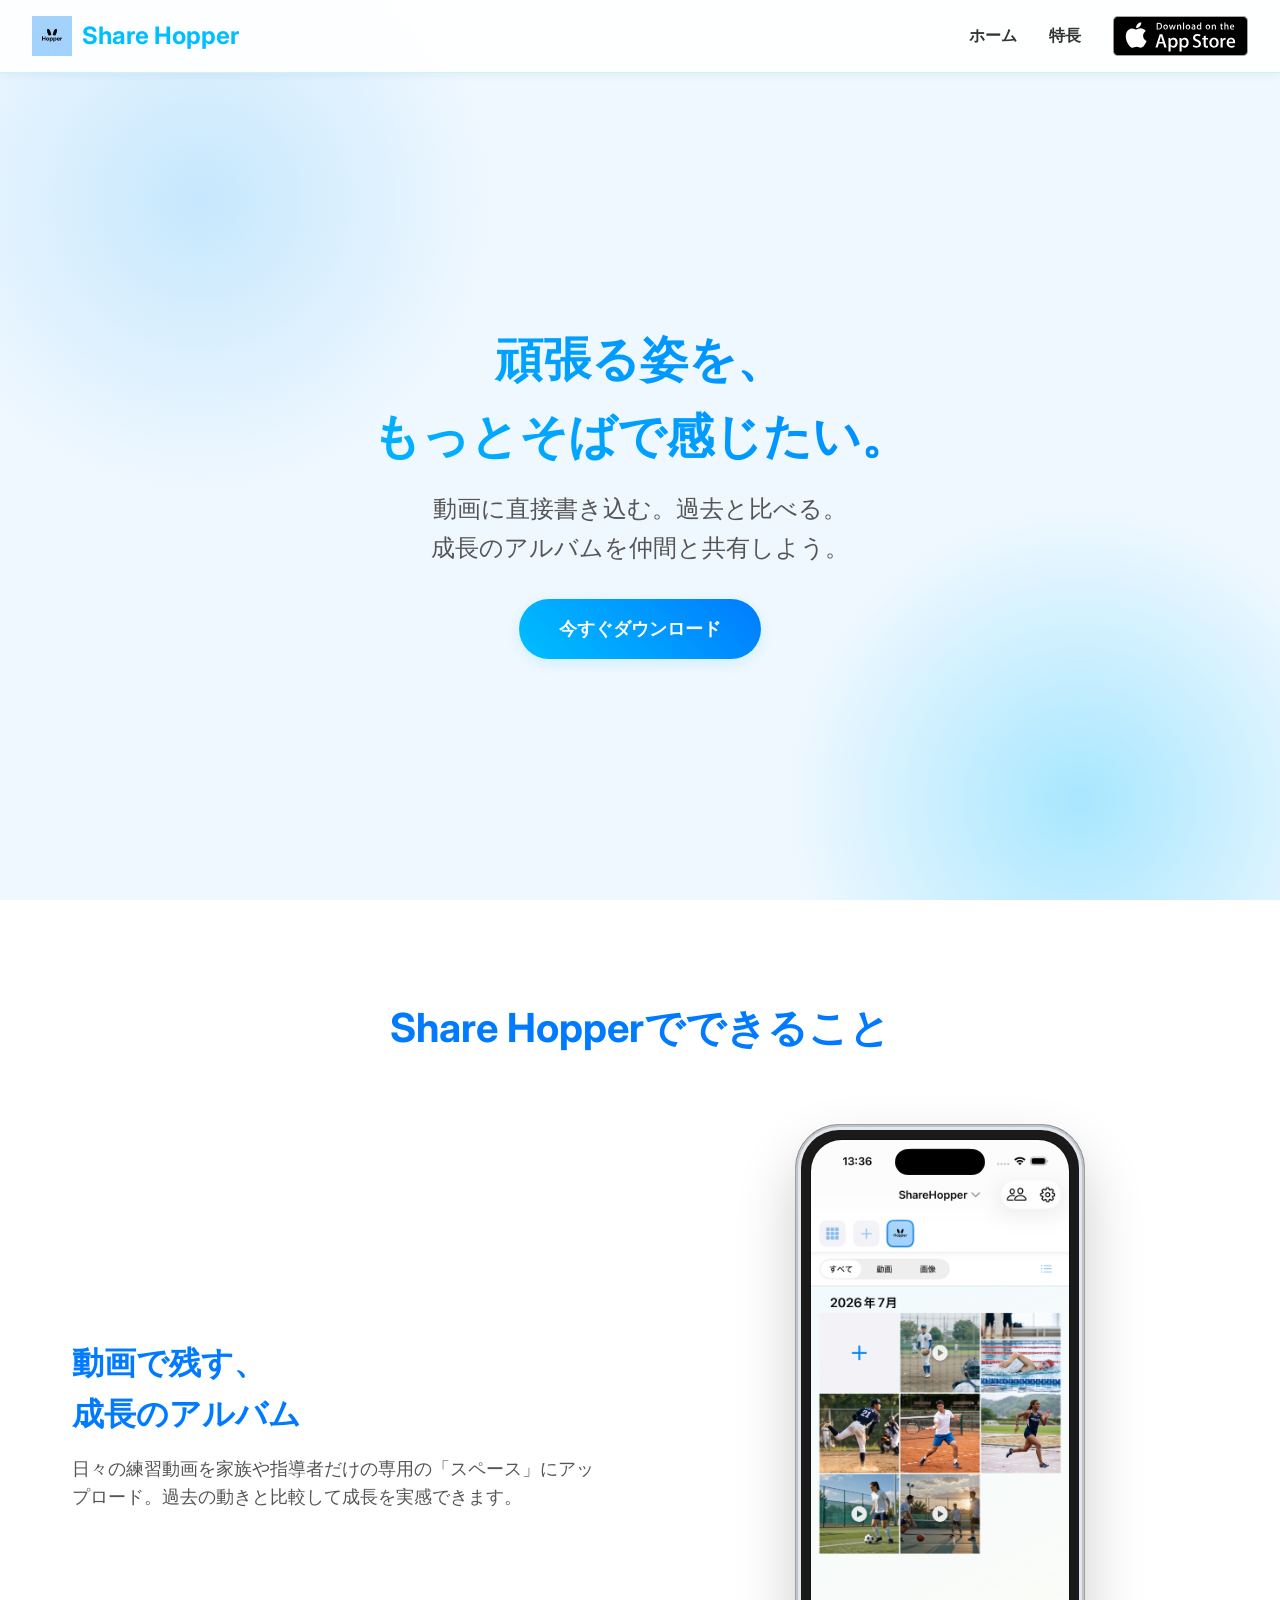
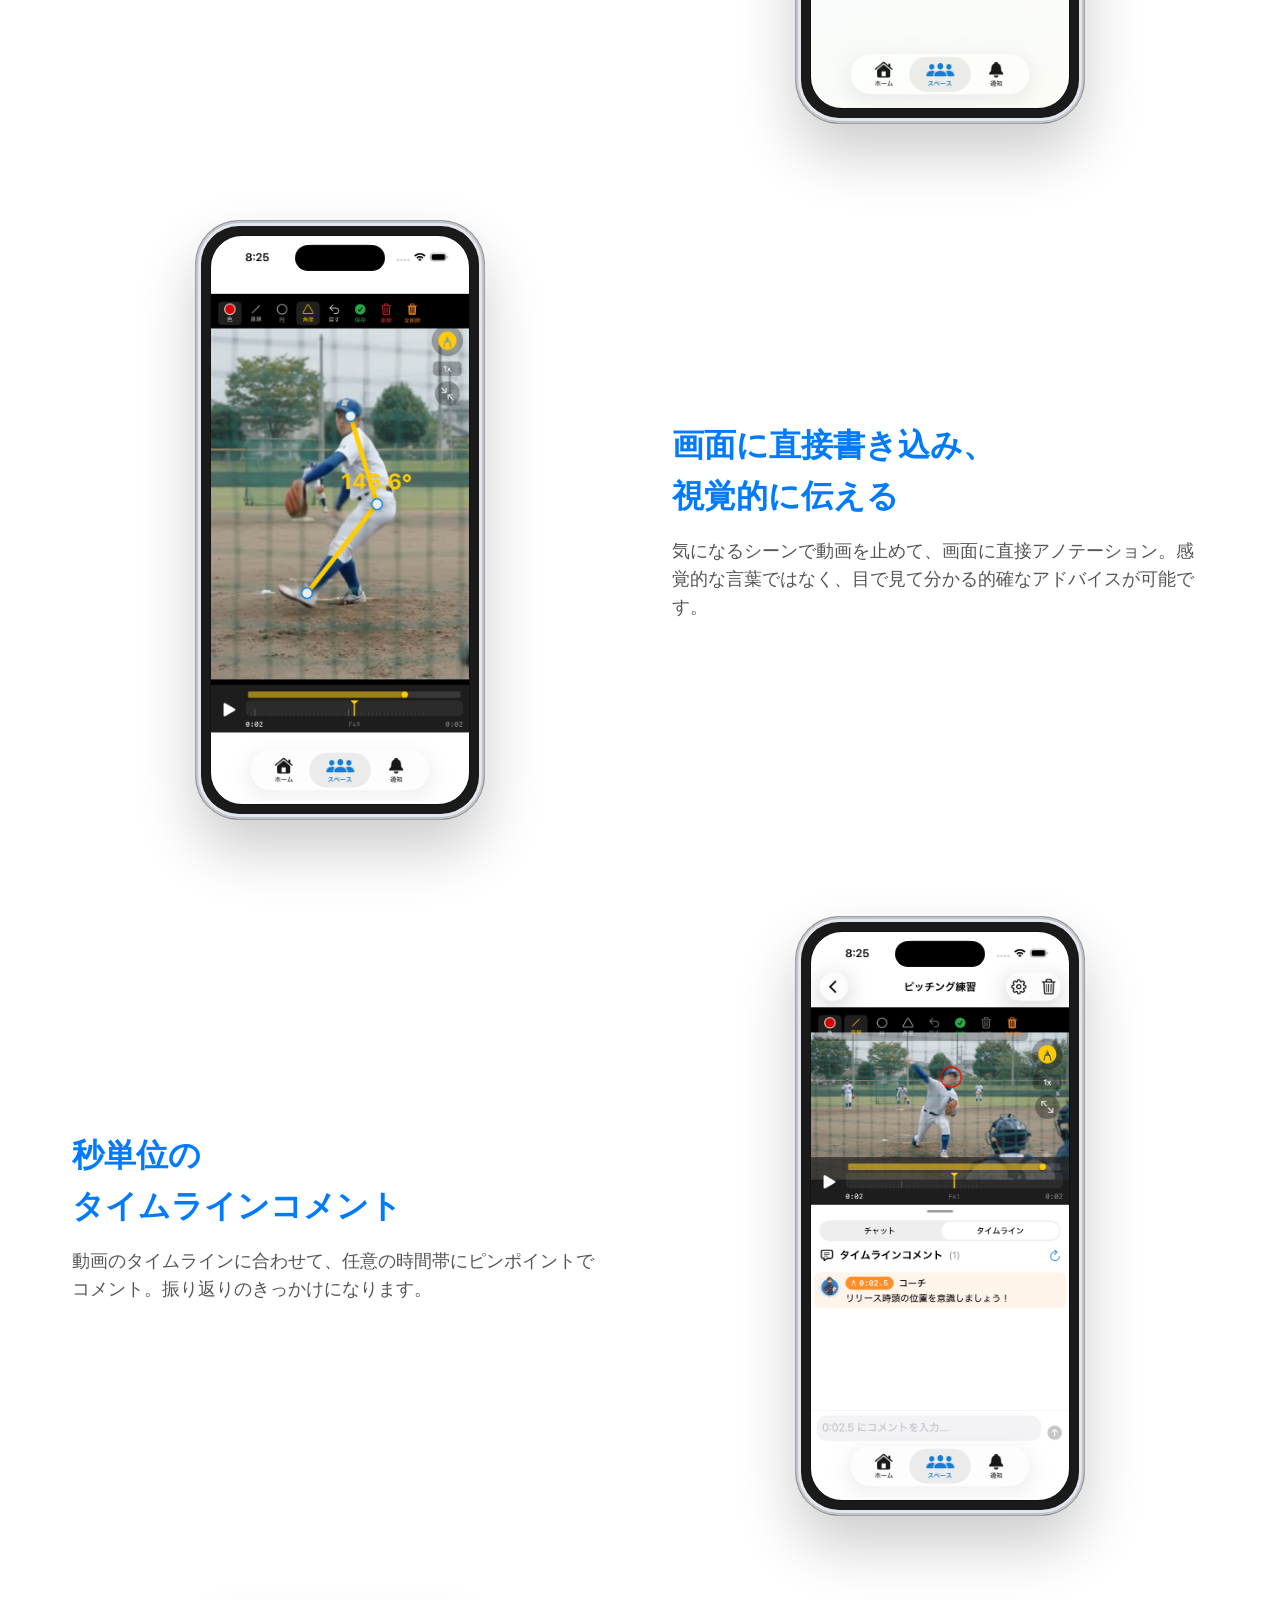
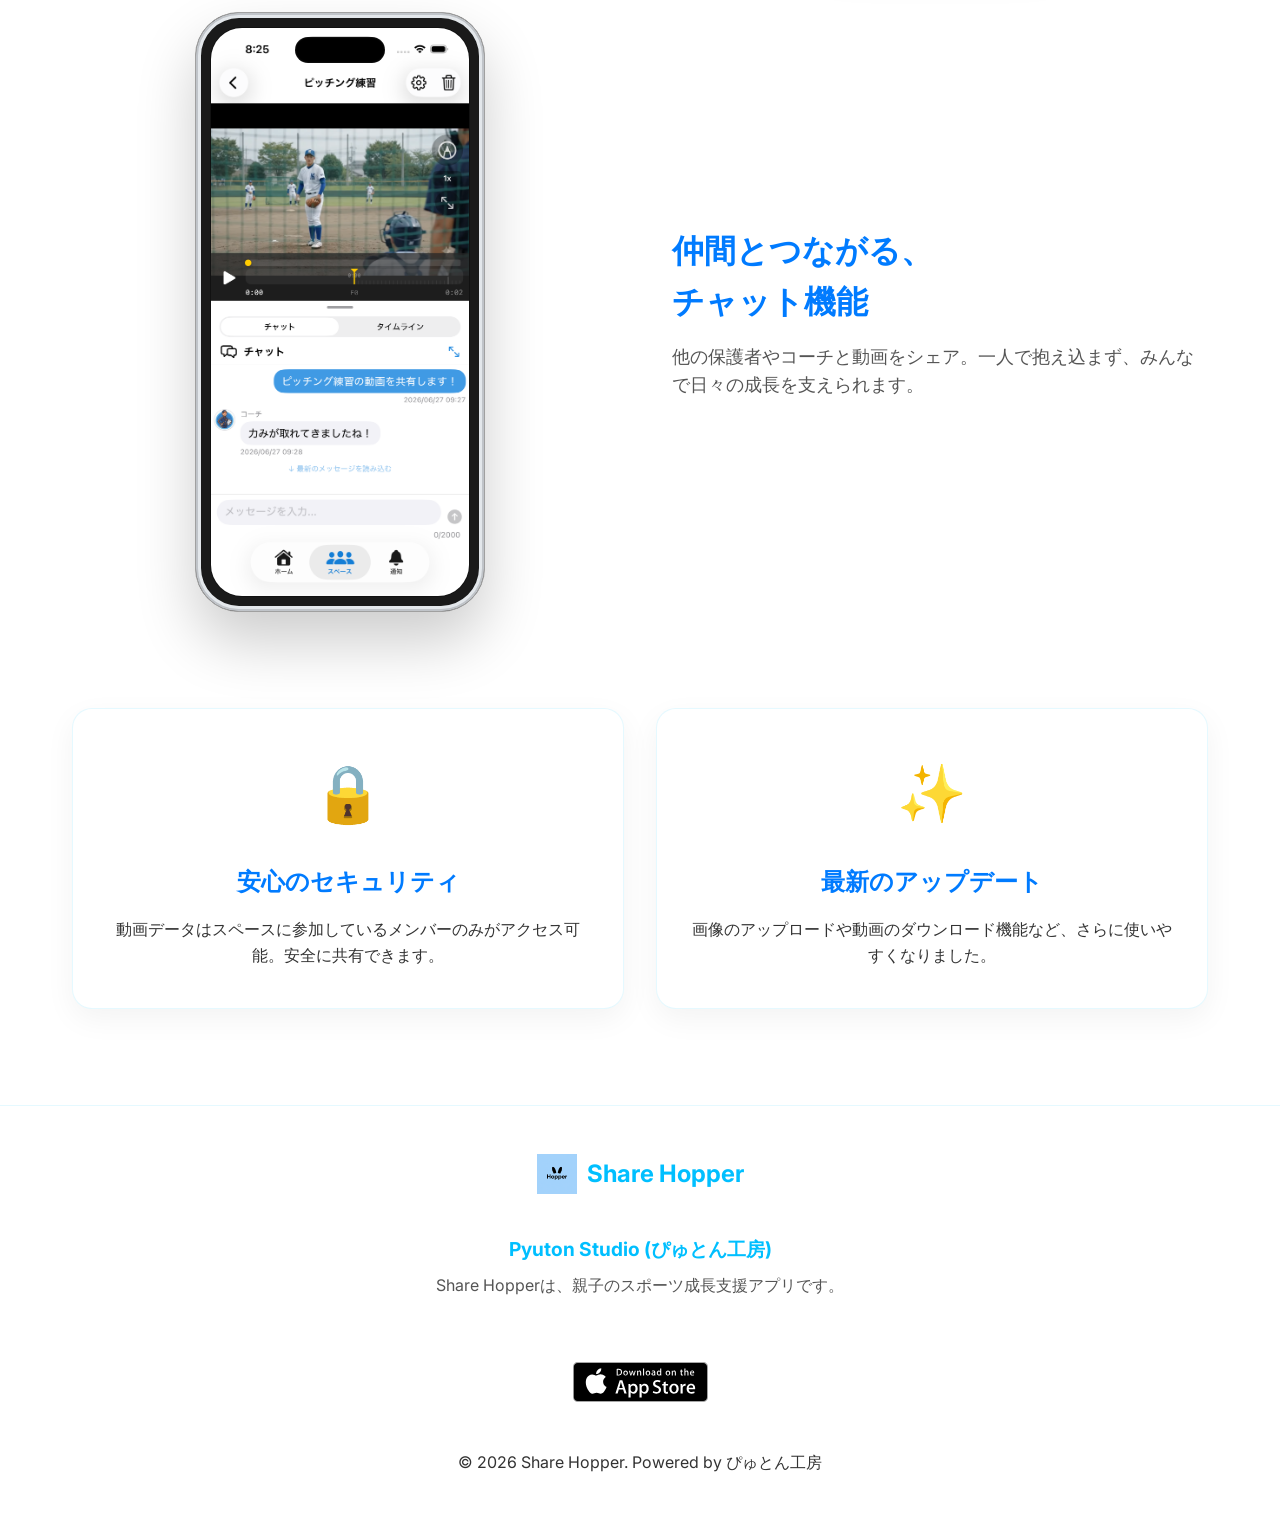
==== index.html @ b8bdc791 "Make title line break mobile-only" ====
<!DOCTYPE html>
<html lang="ja">

<head>
    <meta charset="UTF-8">
    <meta name="viewport" content="width=device-width, initial-scale=1.0">
    <title>スポーツ成長を支える - Share Hopper</title>
    <meta name="description" content="動画に直接書き込める機能とタイムラインコメントで、日々の成長を一緒に振り返る。親子のスポーツをもっと豊かにするアプリ。">
    <link href="https://fonts.googleapis.com/css2?family=Inter:wght@300;400;600;700&display=swap" rel="stylesheet">
    <link rel="stylesheet" href="styles.css">
    <link rel="icon" href="assets/logo.png" type="image/png">
</head>

<body>
    <header class="navbar">
        <div class="logo">
            <img src="assets/logo.png" alt="Share Hopper logo">
            <span>Share Hopper</span>
        </div>
        <nav>
            <ul>
                <li><a href="#home">ホーム</a></li>
                <li><a href="#features">特長</a></li>
                <li>
                    <a href="https://apps.apple.com/jp/app/id6762832513" target="_blank" rel="noopener" class="app-store-badge">
                        <img src="assets/appstore-badge.svg" alt="Download on the App Store">
                    </a>
                </li>
            </ul>
        </nav>
    </header>

    <section id="home" class="hero">
        <div class="hero-content">
            <h1 class="fade-in-up">頑張る姿を、<br>もっとそばで感じたい。</h1>
            <p class="fade-in-up delay-1">動画に直接書き込む。過去と比べる。<br>成長のアルバムを仲間と共有しよう。</p>
            <a href="https://apps.apple.com/jp/app/id6762832513" target="_blank" rel="noopener" class="btn fade-in-up delay-2">今すぐダウンロード</a>
        </div>
        <div class="hero-bg">
            <div class="gradient-sphere"></div>
            <div class="gradient-sphere secondary"></div>
        </div>
    </section>

    <section id="features" class="section features">
        <div class="container">
            <h2 class="section-title reveal">Share Hopperで<br class="sp-only">できること</h2>
            
            <div class="app-showcase">
                <!-- Screenshot 1 -->
                <div class="showcase-row reveal">
                    <div class="showcase-text">
                        <h3>動画で残す、<br>成長のアルバム</h3>
                        <p>日々の練習動画を家族や指導者だけの専用の「スペース」にアップロード。過去の動きと比較して成長を実感できます。</p>
                    </div>
                    <div class="showcase-image">
                        <div class="device-frame phone">
                            <img src="assets/screenshots/1_動画で残す、 成長のアルバム.png" alt="スペース機能">
                        </div>
                    </div>
                </div>

                <!-- Screenshot 2 -->
                <div class="showcase-row reveal">
                    <div class="showcase-text">
                        <h3>画面に直接書き込み、<br>視覚的に伝える</h3>
                        <p>気になるシーンで動画を止めて、画面に直接アノテーション。感覚的な言葉ではなく、目で見て分かる的確なアドバイスが可能です。</p>
                    </div>
                    <div class="showcase-image">
                        <div class="device-frame phone">
                            <img src="assets/screenshots/2_画面に直接書き込み、 視覚的に伝える.png" alt="画面に書き込み">
                        </div>
                    </div>
                </div>

                <!-- Screenshot 3 -->
                <div class="showcase-row reveal">
                    <div class="showcase-text">
                        <h3>秒単位の<br>タイムラインコメント</h3>
                        <p>動画のタイムラインに合わせて、任意の時間帯にピンポイントでコメント。振り返りのきっかけになります。</p>
                    </div>
                    <div class="showcase-image">
                        <div class="device-frame phone">
                            <img src="assets/screenshots/3_秒単位の タイムラインコメント.png" alt="タイムラインコメント">
                        </div>
                    </div>
                </div>

                <!-- Screenshot 4 -->
                <div class="showcase-row reveal">
                    <div class="showcase-text">
                        <h3>仲間とつながる、<br>チャット機能</h3>
                        <p>他の保護者やコーチと動画をシェア。一人で抱え込まず、みんなで日々の成長を支えられます。</p>
                    </div>
                    <div class="showcase-image">
                        <div class="device-frame phone">
                            <img src="assets/screenshots/4_仲間とつながる、 チャット機能.png" alt="チャット機能">
                        </div>
                    </div>
                </div>
            </div>

            <!-- Features Grid -->
            <div class="features-grid">
                <div class="feature-card reveal">
                    <div class="icon">🔒</div>
                    <h3>安心のセキュリティ</h3>
                    <p>動画データはスペースに参加しているメンバーのみがアクセス可能。安全に共有できます。</p>
                </div>
                <div class="feature-card reveal delay-1">
                    <div class="icon">✨</div>
                    <h3>最新のアップデート</h3>
                    <p>画像のアップロードや動画のダウンロード機能など、さらに使いやすくなりました。</p>
                </div>
            </div>
        </div>
    </section>

    <footer>
        <div class="container footer-content">
            <div class="footer-logo">
                <img src="assets/logo.png" alt="Share Hopper logo">
                <span>Share Hopper</span>
            </div>
            <div class="studio-info">
                <strong>Pyuton Studio (ぴゅとん工房)</strong>
                <p>Share Hopperは、親子のスポーツ成長支援アプリです。</p>
            </div>
            <div class="footer-badges" style="margin: 1.5rem 0;">
                <a href="https://apps.apple.com/jp/app/id6762832513" target="_blank" rel="noopener" class="app-store-badge">
                    <img src="assets/appstore-badge.svg" alt="Download on the App Store">
                </a>
            </div>
            <p>&copy; 2026 Share Hopper. Powered by ぴゅとん工房</p>
        </div>
    </footer>

    <script src="app.js"></script>
</body>

</html>
---- styles.css ----
:root {
    --bg-color: #f0f8ff; /* AliceBlue */
    --text-color: #333333;
    --primary-color: #00bfff; /* DeepSkyBlue */
    --secondary-color: #87cefa; /* LightSkyBlue */
    --accent-color: #007bff;
    --card-bg: #ffffff;
    --nav-bg: rgba(255, 255, 255, 0.9);
    --shadow-color: rgba(0, 191, 255, 0.15);
}

* {
    margin: 0;
    padding: 0;
    box-sizing: border-box;
}

body {
    font-family: 'Inter', -apple-system, BlinkMacSystemFont, "Segoe UI", Roboto, Helvetica, Arial, sans-serif;
    background-color: var(--bg-color);
    color: var(--text-color);
    line-height: 1.6;
    overflow-x: hidden;
}

.container {
    max-width: 1200px;
    margin: 0 auto;
    padding: 0 2rem;
}

/* Navbar */
.navbar {
    position: fixed;
    top: 0;
    width: 100%;
    display: flex;
    justify-content: space-between;
    align-items: center;
    padding: 1rem 2rem;
    background: var(--nav-bg);
    backdrop-filter: blur(10px);
    z-index: 1000;
    border-bottom: 1px solid rgba(0, 191, 255, 0.2);
    box-shadow: 0 2px 10px rgba(0,0,0,0.05);
}

.logo {
    display: flex;
    align-items: center;
    gap: 10px;
    font-size: clamp(1.1rem, 4vw, 1.5rem);
    font-weight: 700;
    color: var(--primary-color);
    white-space: nowrap;
}

.logo img {
    height: 40px;
    width: auto;
}

nav ul {
    list-style: none;
    display: flex;
    gap: 2rem;
    align-items: center;
}

nav a {
    text-decoration: none;
    color: var(--text-color);
    font-weight: 600;
    transition: color 0.3s;
}

nav a:hover {
    color: var(--primary-color);
}

/* Hero Section */
.hero {
    min-height: 100vh;
    display: flex;
    align-items: center;
    justify-content: center;
    position: relative;
    text-align: center;
    overflow: hidden;
    padding-top: 80px;
}

.hero-content {
    z-index: 10;
    width: 100%;
    max-width: 900px;
    padding: 0 1rem;
}

.hero h1 {
    font-size: clamp(1.2rem, 4.5vw, 3rem);
    white-space: nowrap;
    color: var(--accent-color);
    margin-bottom: 1rem;
    background: -webkit-linear-gradient(45deg, var(--primary-color), var(--accent-color));
    -webkit-background-clip: text;
    -webkit-text-fill-color: transparent;
}

.hero p {
    font-size: 1.5rem;
    margin-bottom: 2rem;
    color: #555;
}

.btn {
    display: inline-block;
    padding: 1rem 2.5rem;
    background: linear-gradient(45deg, var(--primary-color), var(--accent-color));
    color: #fff;
    text-decoration: none;
    border-radius: 40px;
    font-weight: 700;
    font-size: 1.1rem;
    transition: transform 0.3s, box-shadow 0.3s;
    box-shadow: 0 4px 15px var(--shadow-color);
}

.btn:hover {
    transform: translateY(-3px);
    box-shadow: 0 10px 25px rgba(0, 123, 255, 0.4);
}

/* Background Gradients */
.hero-bg {
    position: absolute;
    top: 0;
    left: 0;
    width: 100%;
    height: 100%;
    z-index: 1;
}

.gradient-sphere {
    position: absolute;
    width: 600px;
    height: 600px;
    background: radial-gradient(circle, rgba(135, 206, 250, 0.4) 0%, rgba(240, 248, 255, 0) 70%);
    top: -100px;
    left: -100px;
    border-radius: 50%;
}

.gradient-sphere.secondary {
    background: radial-gradient(circle, rgba(0, 191, 255, 0.3) 0%, rgba(240, 248, 255, 0) 70%);
    bottom: -200px;
    right: -100px;
    top: auto;
    left: auto;
}

/* Sections */
.section {
    padding: 6rem 0;
    position: relative;
    background: #fff;
}

.section:nth-child(even) {
    background: var(--bg-color);
}

.section-title {
    text-align: center;
    font-size: 2.5rem;
    margin-bottom: 3rem;
    color: var(--accent-color);
}

/* About Section */
.about-content {
    display: flex;
    justify-content: center;
    text-align: center;
}

.about-text p {
    font-size: 1.2rem;
    max-width: 800px;
    margin: 0 auto 1.5rem;
}

.about-text strong {
    color: var(--primary-color);
    font-size: 1.4rem;
}

.benefits-grid {
    display: grid;
    grid-template-columns: repeat(auto-fit, minmax(250px, 1fr));
    gap: 2rem;
    margin-top: 3rem;
    text-align: left;
}

.benefit-item {
    background: var(--bg-color);
    padding: 2rem;
    border-radius: 16px;
    border-left: 4px solid var(--primary-color);
    box-shadow: 0 4px 15px rgba(0,0,0,0.02);
}

.benefit-item h4 {
    color: var(--accent-color);
    margin-bottom: 0.8rem;
    font-size: 1.2rem;
}

/* Features Grid */
.features-grid {
    display: grid;
    grid-template-columns: repeat(auto-fit, minmax(300px, 1fr));
    gap: 2rem;
    margin-top: 6rem;
}

.feature-card {
    background: var(--card-bg);
    border: 1px solid rgba(0, 191, 255, 0.1);
    border-radius: 20px;
    padding: 2.5rem 2rem;
    text-align: center;
    transition: transform 0.3s, box-shadow 0.3s;
    box-shadow: 0 10px 30px rgba(0,0,0,0.05);
}

.feature-card:hover {
    transform: translateY(-10px);
    box-shadow: 0 15px 40px var(--shadow-color);
}

.feature-card .icon {
    font-size: 3.5rem;
    margin-bottom: 1.5rem;
    color: var(--primary-color);
}

.feature-card h3 {
    color: var(--accent-color);
    margin-bottom: 1rem;
    font-size: 1.5rem;
}

/* App Screenshots Section */
.app-showcase {
    display: flex;
    flex-direction: column;
    gap: 6rem;
    margin-top: 4rem;
}

.showcase-row {
    display: flex;
    align-items: center;
    gap: 4rem;
}

.showcase-row:nth-child(even) {
    flex-direction: row-reverse;
}

.showcase-text {
    flex: 1;
}

.showcase-text h3 {
    font-size: 2rem;
    color: var(--accent-color);
    margin-bottom: 1rem;
}

.showcase-text p {
    font-size: 1.1rem;
    color: #555;
}

.showcase-image {
    flex: 1;
    display: flex;
    justify-content: center;
}

/* Smartphone & Tablet CSS Frames */
.device-frame {
    position: relative;
    box-shadow: 0 30px 60px rgba(0, 0, 0, 0.2), inset 0 0 0 2px #c0c4c9, inset 0 0 0 5px #e3e7eb;
    background: #1a1a1a; /* Black bezel */
    border-radius: 44px;
    padding: 14px;
    margin: 0 auto;
    border: 1px solid #a0a0a0;
}

.device-frame.tablet {
    width: 100%;
    max-width: 640px;
    border-radius: 28px;
    padding: 20px;
}

.device-frame.phone {
    width: 290px;
    height: 600px;
}

/* Camera / Notch */
.device-frame::after {
    content: '';
    position: absolute;
    background: #000;
    z-index: 10;
}

/* Phone Dynamic Island */
.device-frame.phone::after {
    top: 24px;
    left: 50%;
    transform: translateX(-50%);
    width: 90px;
    height: 26px;
    border-radius: 13px;
    box-shadow: inset 0 0 2px rgba(255,255,255,0.2);
}

/* Tablet Camera Dot (Landscape mode usually has it on the side or top) */
.device-frame.tablet::after {
    top: 50%;
    left: 8px;
    transform: translateY(-50%);
    width: 8px;
    height: 8px;
    border-radius: 50%;
    box-shadow: inset 0 0 2px rgba(255,255,255,0.4);
}

.device-frame img {
    width: 100%;
    height: 100%;
    object-fit: cover;
    display: block;
    background: #fff;
    position: relative;
    z-index: 5;
    border: 1px solid #111;
}

.device-frame.phone img {
    border-radius: 32px;
}

.device-frame.tablet img {
    border-radius: 12px;
}

/* Footer */
footer {
    background: #fff;
    border-top: 1px solid rgba(0, 191, 255, 0.1);
    padding: 3rem 0;
    text-align: center;
}

.footer-content {
    display: flex;
    flex-direction: column;
    align-items: center;
    gap: 1.5rem;
}

.footer-logo {
    display: flex;
    align-items: center;
    gap: 10px;
    font-size: 1.5rem;
    font-weight: 700;
    color: var(--primary-color);
}

.footer-logo img {
    height: 40px;
}

.studio-info {
    text-align: center;
    color: #555;
    margin: 1rem 0;
}

.studio-info strong {
    color: var(--primary-color);
    display: block;
    margin-bottom: 0.5rem;
    font-size: 1.2rem;
}

.social-links a {
    color: var(--accent-color);
    text-decoration: none;
    margin: 0 10px;
    font-weight: 600;
    transition: color 0.3s;
}

.social-links a:hover {
    color: var(--primary-color);
}

/* Animations */
.fade-in-up {
    opacity: 0;
    transform: translateY(30px);
    animation: fadeInUp 1s ease forwards;
}

.delay-1 { animation-delay: 0.2s; }
.delay-2 { animation-delay: 0.4s; }

@keyframes fadeInUp {
    to {
        opacity: 1;
        transform: translateY(0);
    }
}

.reveal {
    opacity: 0;
    transform: translateY(50px);
    transition: all 0.8s ease;
}

.reveal.active {
    opacity: 1;
    transform: translateY(0);
}

/* Badge */
.badge {
    display: inline-block;
    background-color: #e1e8ed;
    color: #555;
    font-size: 0.8rem;
    padding: 0.2rem 0.6rem;
    border-radius: 12px;
    vertical-align: middle;
    margin-left: 8px;
    font-weight: 600;
}

/* App Store Badge */
.app-store-badge {
    display: inline-block;
    transition: opacity 0.3s;
}
.app-store-badge:hover {
    opacity: 0.8;
}
.app-store-badge img {
    height: 40px;
    width: auto;
    vertical-align: middle;
}

/* Utilities */
.sp-only {
    display: none;
}

/* Responsive */
@media (max-width: 900px) {
    .showcase-row, .showcase-row:nth-child(even) {
        flex-direction: column;
        text-align: center;
        gap: 2rem;
    }
}

@media (max-width: 768px) {
    .hero h1 { 
        font-size: clamp(1.8rem, 7vw, 2.5rem);
        white-space: normal;
        word-break: keep-all;
        line-height: 1.4;
    }
    .hero p { font-size: 1.1rem; }
    nav ul li:not(:last-child) { display: none; }
    .sp-only { display: initial; }
}
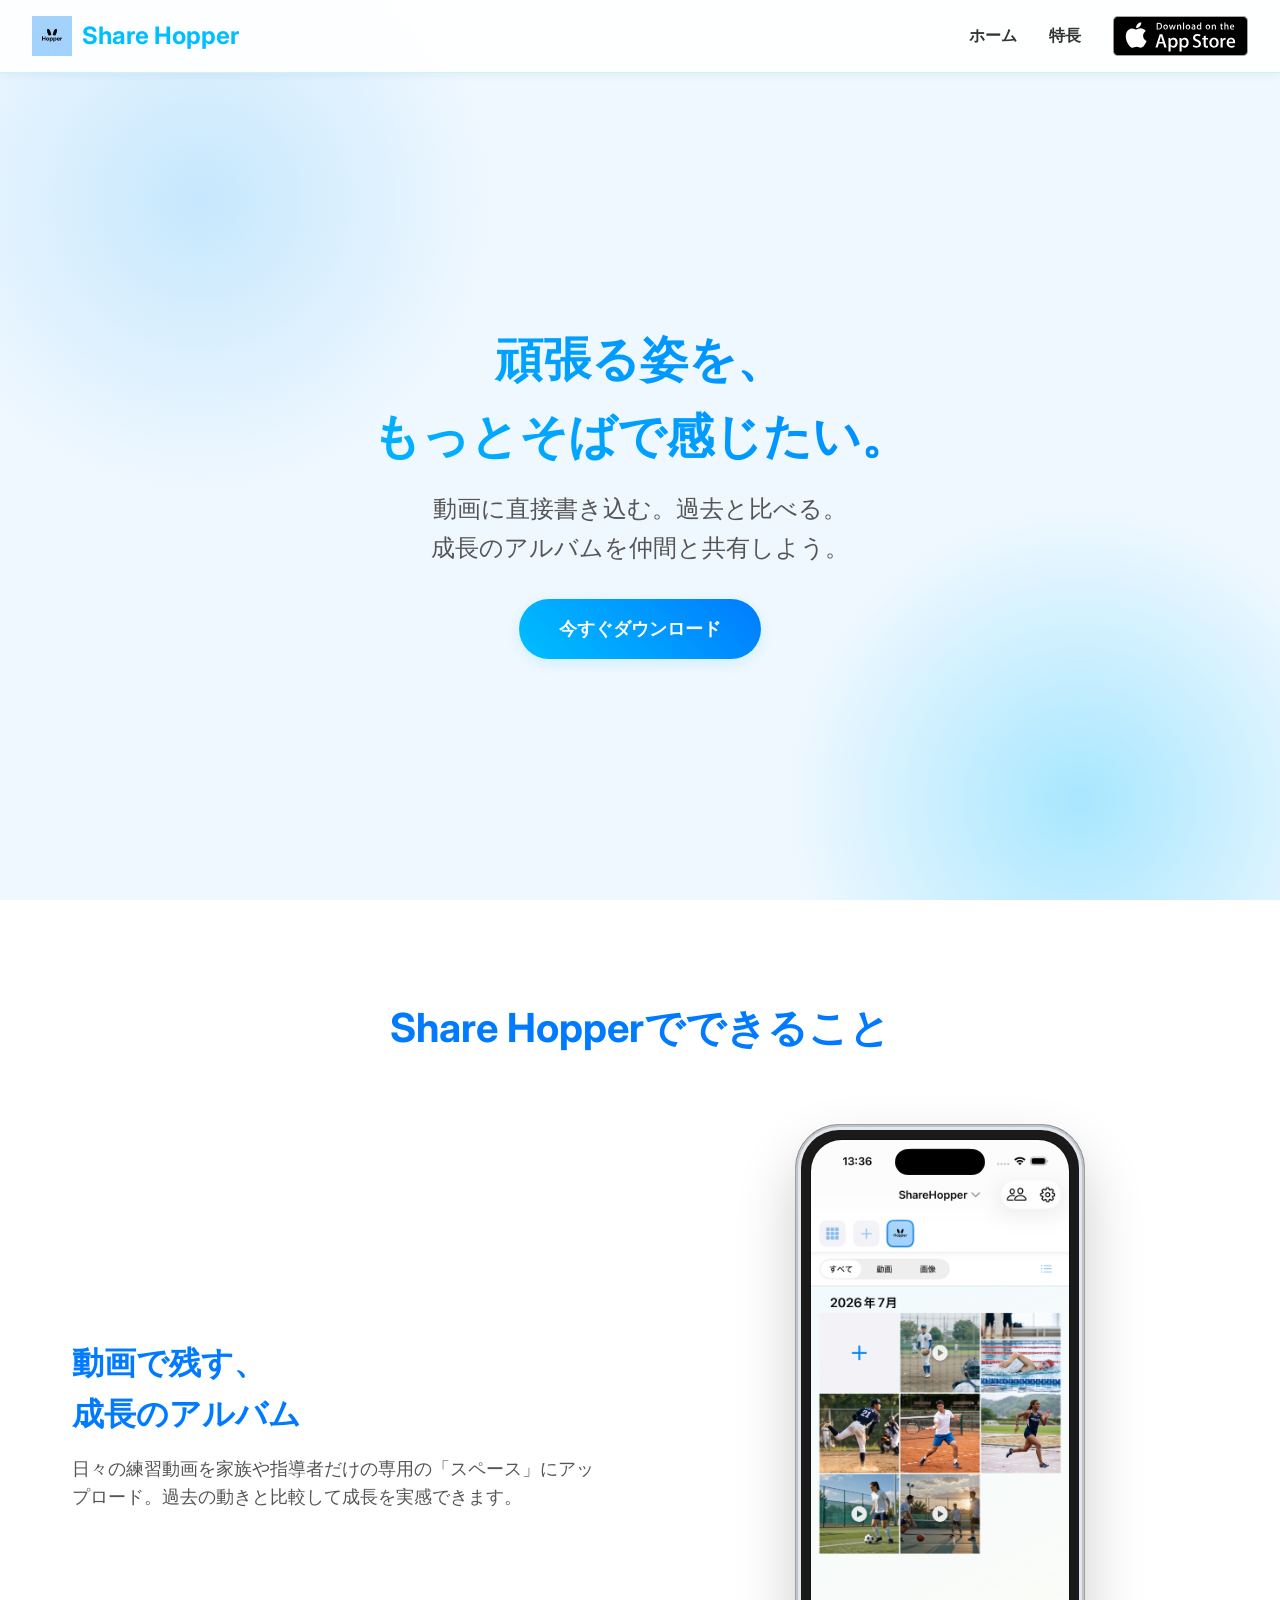
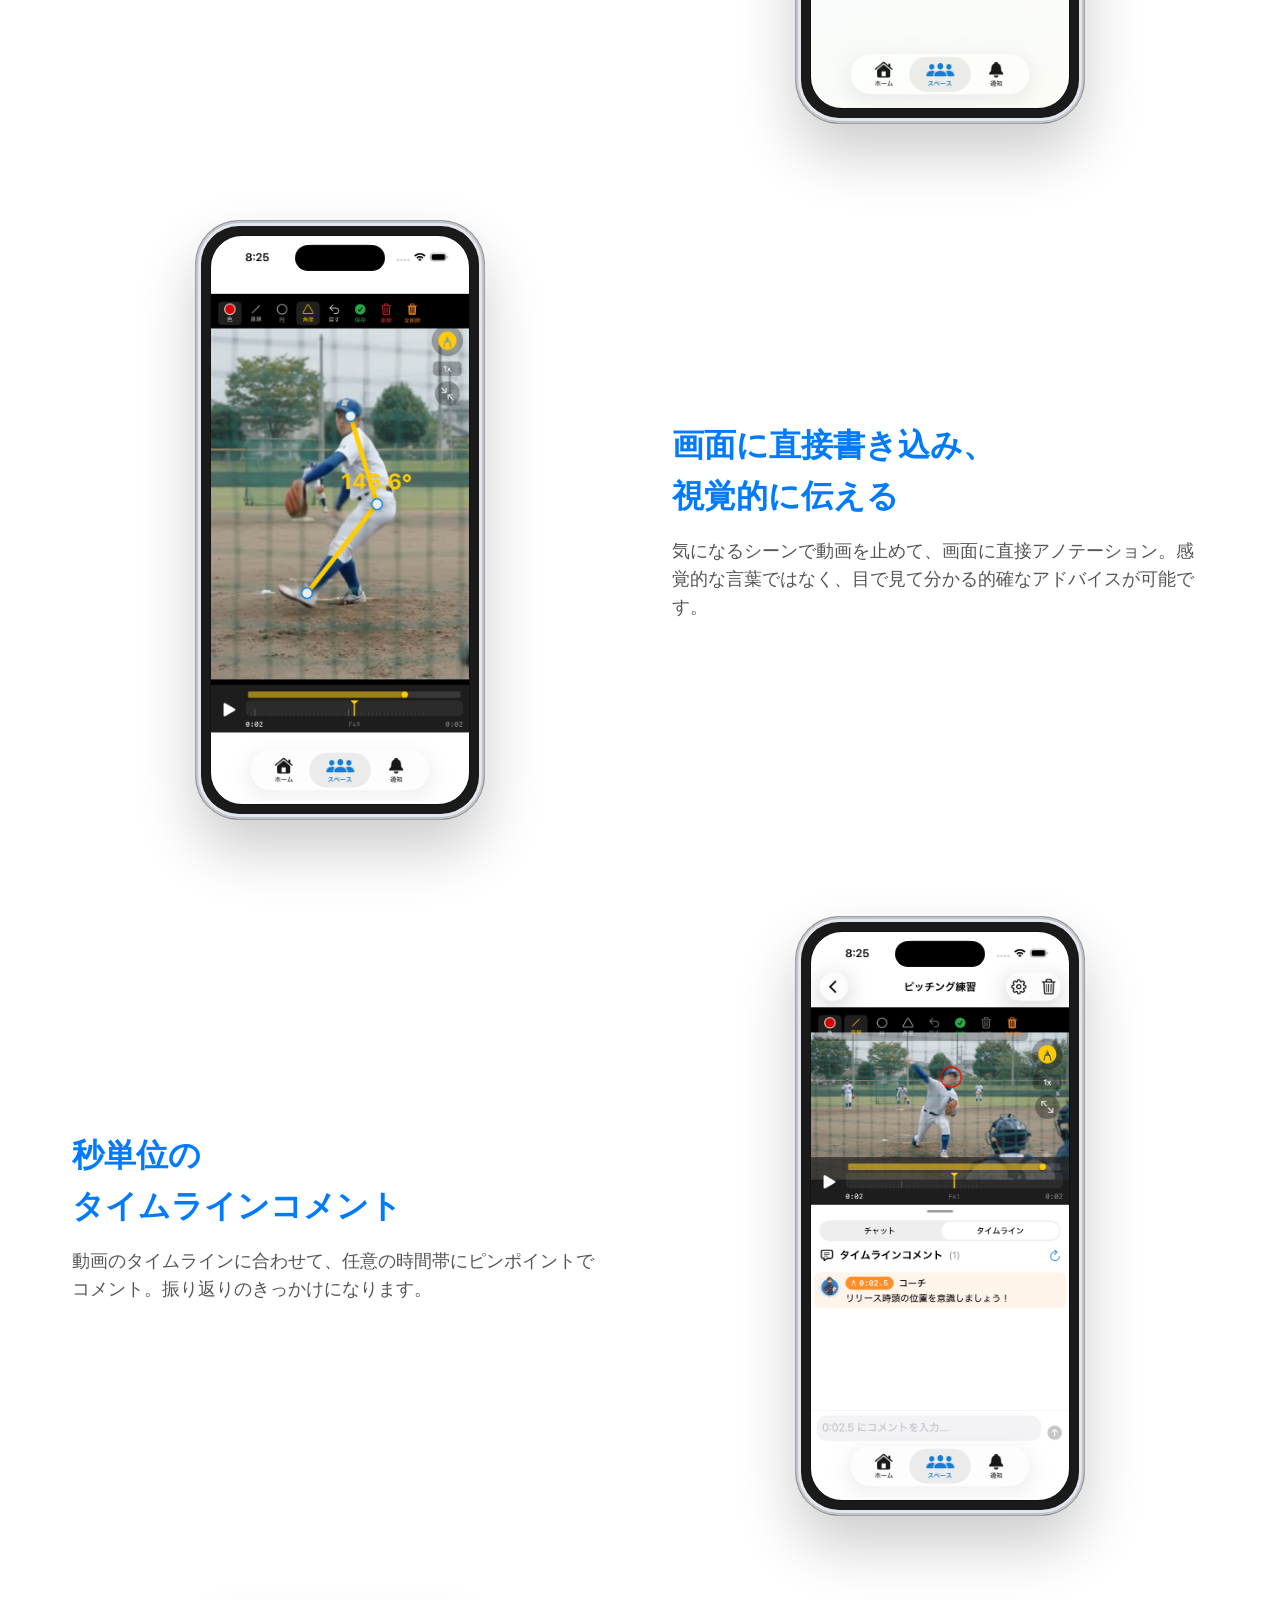
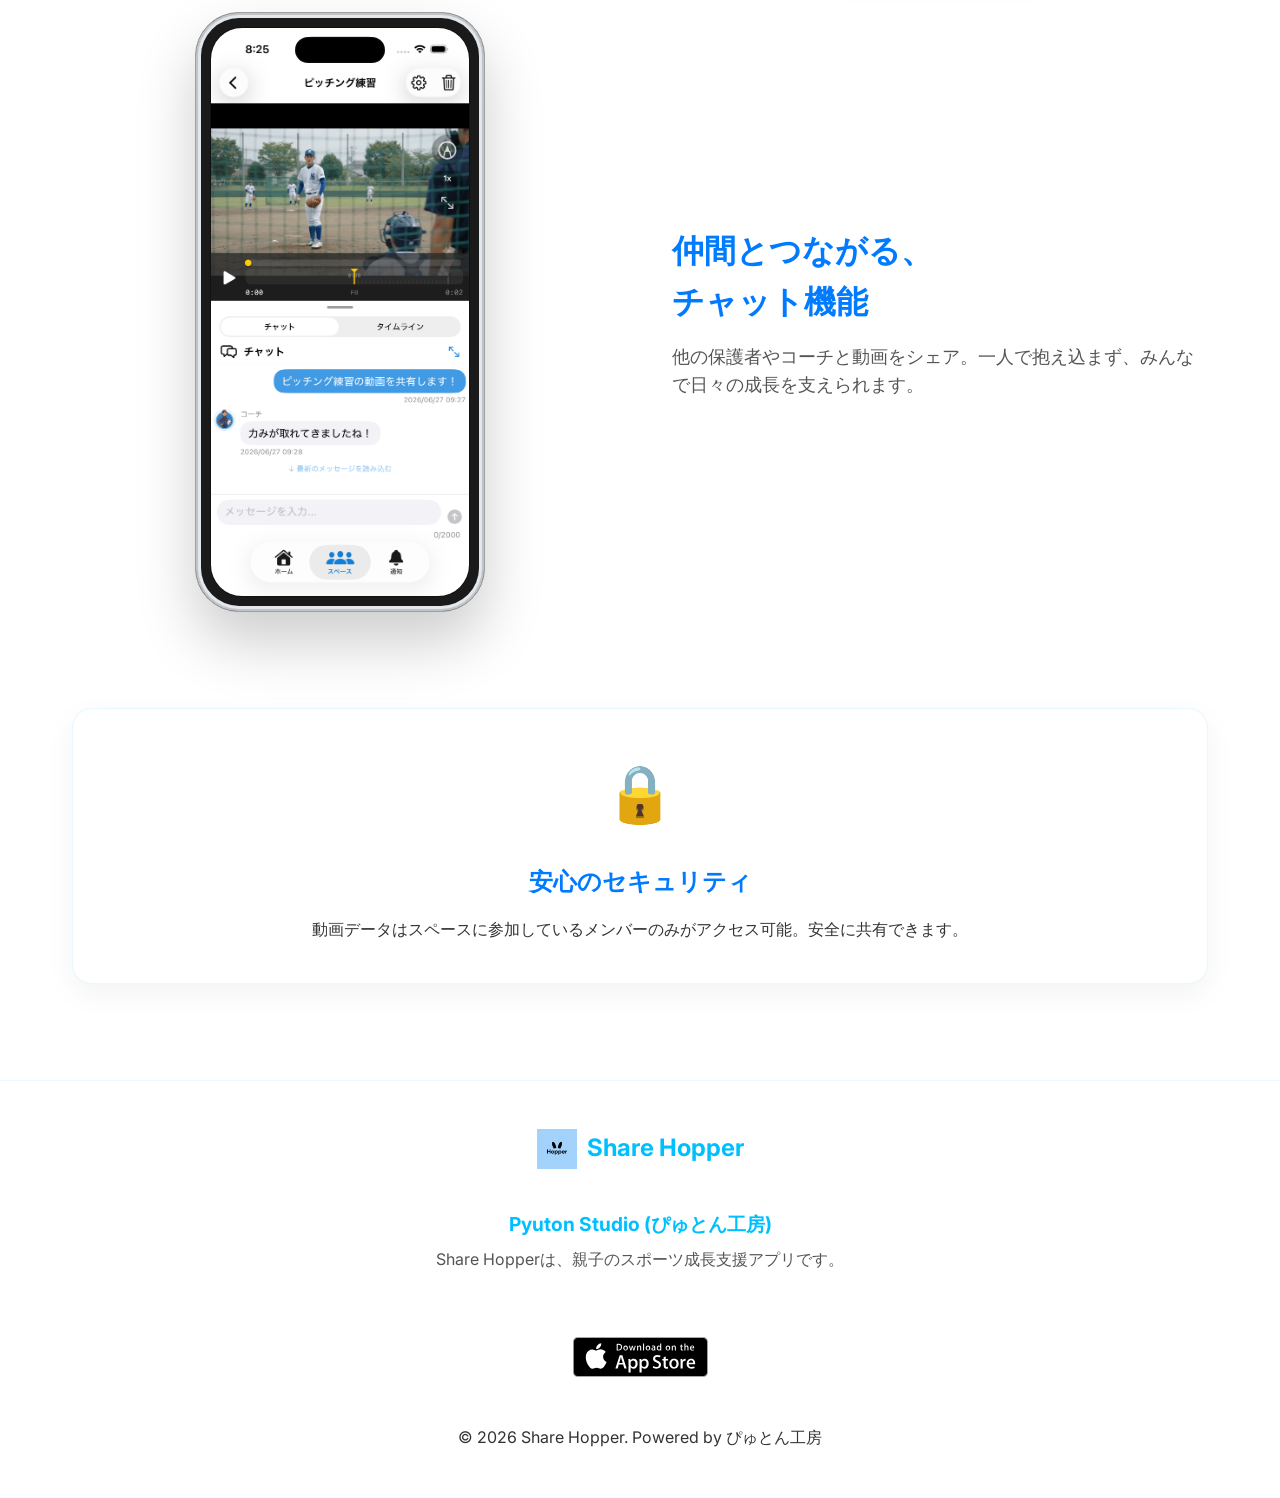
==== commit 9a824e87: "Remove latest update section from index.html" ====
--- a/index.html
+++ b/index.html
@@ -55,7 +55,7 @@
                     </div>
                     <div class="showcase-image">
                         <div class="device-frame phone">
-                            <img src="assets/screenshots/1_動画で残す、 成長のアルバム.png" alt="スペース機能">
+                            <img src="assets/screenshots/screenshot_01.png" alt="スペース機能">
                         </div>
                     </div>
                 </div>
@@ -68,7 +68,7 @@
                     </div>
                     <div class="showcase-image">
                         <div class="device-frame phone">
-                            <img src="assets/screenshots/2_画面に直接書き込み、 視覚的に伝える.png" alt="画面に書き込み">
+                            <img src="assets/screenshots/screenshot_02.png" alt="画面に書き込み">
                         </div>
                     </div>
                 </div>
@@ -81,7 +81,7 @@
                     </div>
                     <div class="showcase-image">
                         <div class="device-frame phone">
-                            <img src="assets/screenshots/3_秒単位の タイムラインコメント.png" alt="タイムラインコメント">
+                            <img src="assets/screenshots/screenshot_03.png" alt="タイムラインコメント">
                         </div>
                     </div>
                 </div>
@@ -94,7 +94,7 @@
                     </div>
                     <div class="showcase-image">
                         <div class="device-frame phone">
-                            <img src="assets/screenshots/4_仲間とつながる、 チャット機能.png" alt="チャット機能">
+                            <img src="assets/screenshots/screenshot_04.png" alt="チャット機能">
                         </div>
                     </div>
                 </div>
@@ -106,11 +106,6 @@
                     <div class="icon">🔒</div>
                     <h3>安心のセキュリティ</h3>
                     <p>動画データはスペースに参加しているメンバーのみがアクセス可能。安全に共有できます。</p>
-                </div>
-                <div class="feature-card reveal delay-1">
-                    <div class="icon">✨</div>
-                    <h3>最新のアップデート</h3>
-                    <p>画像のアップロードや動画のダウンロード機能など、さらに使いやすくなりました。</p>
                 </div>
             </div>
         </div>
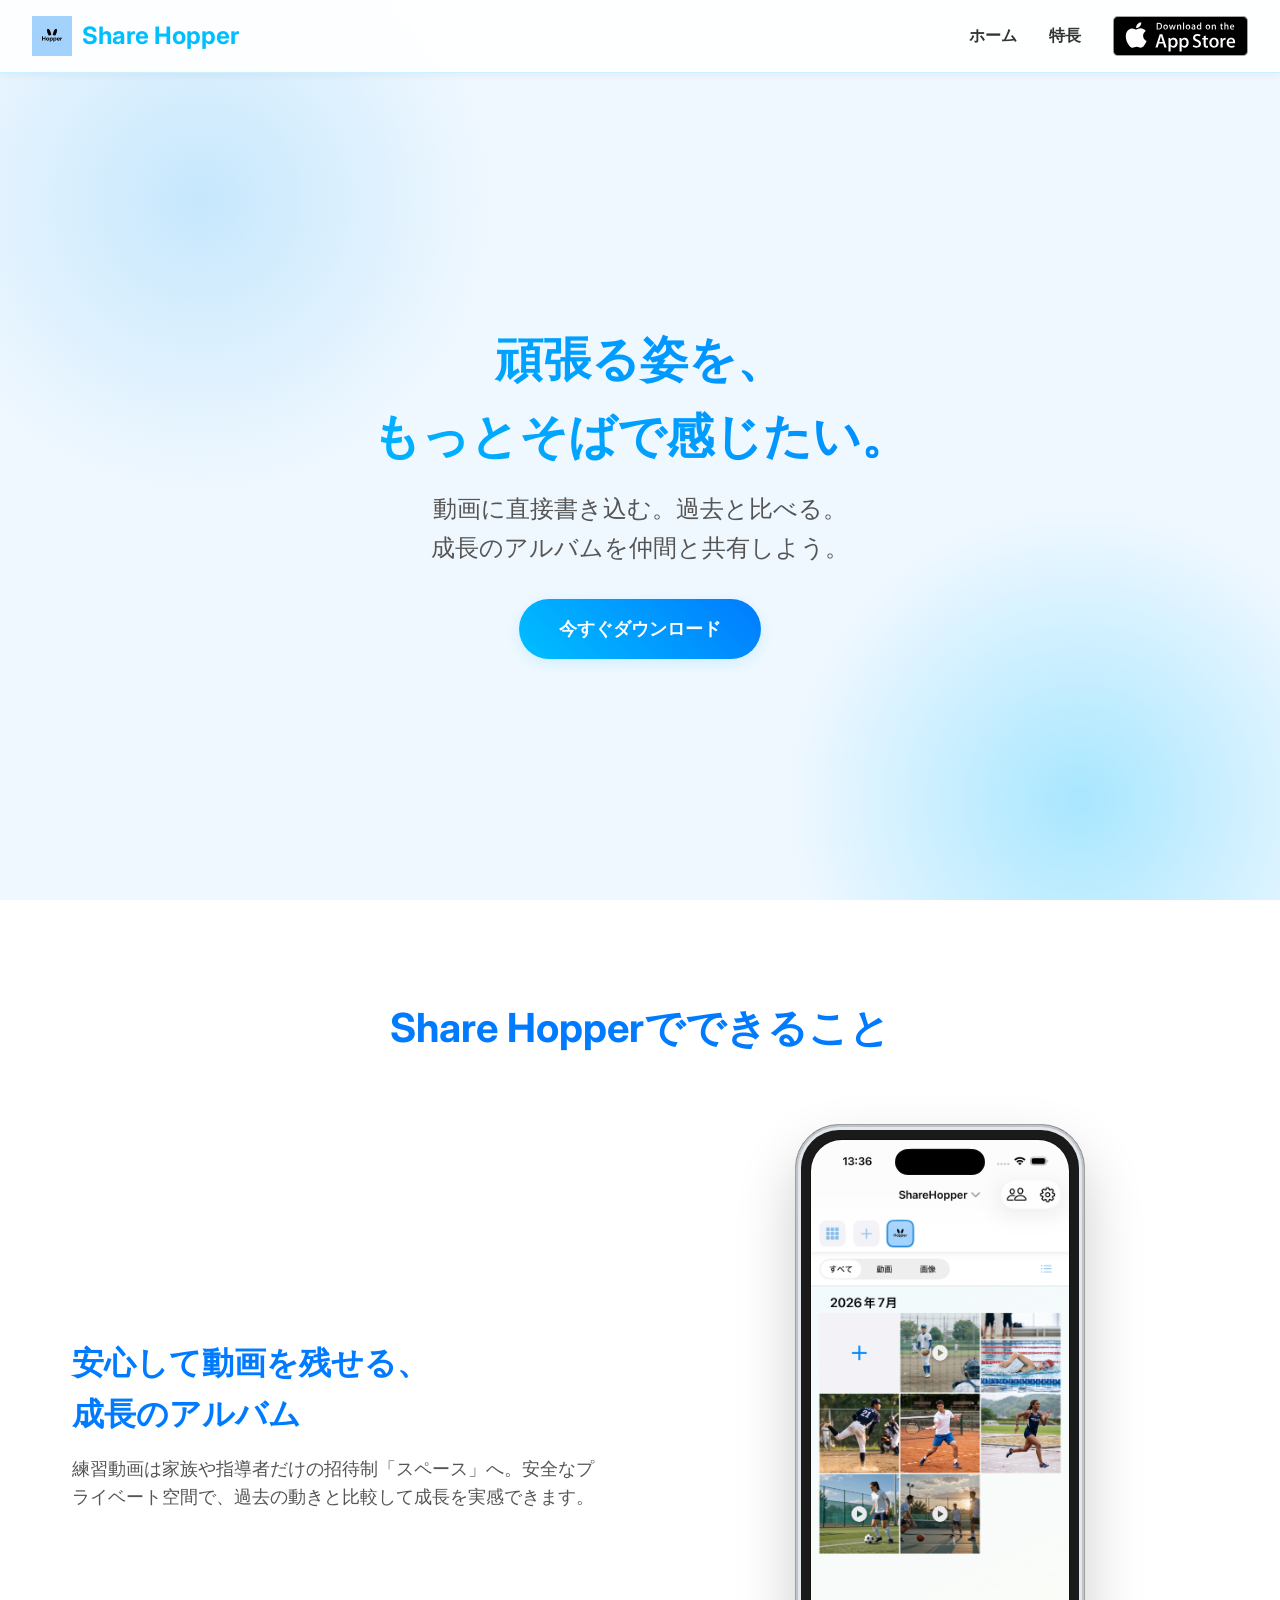
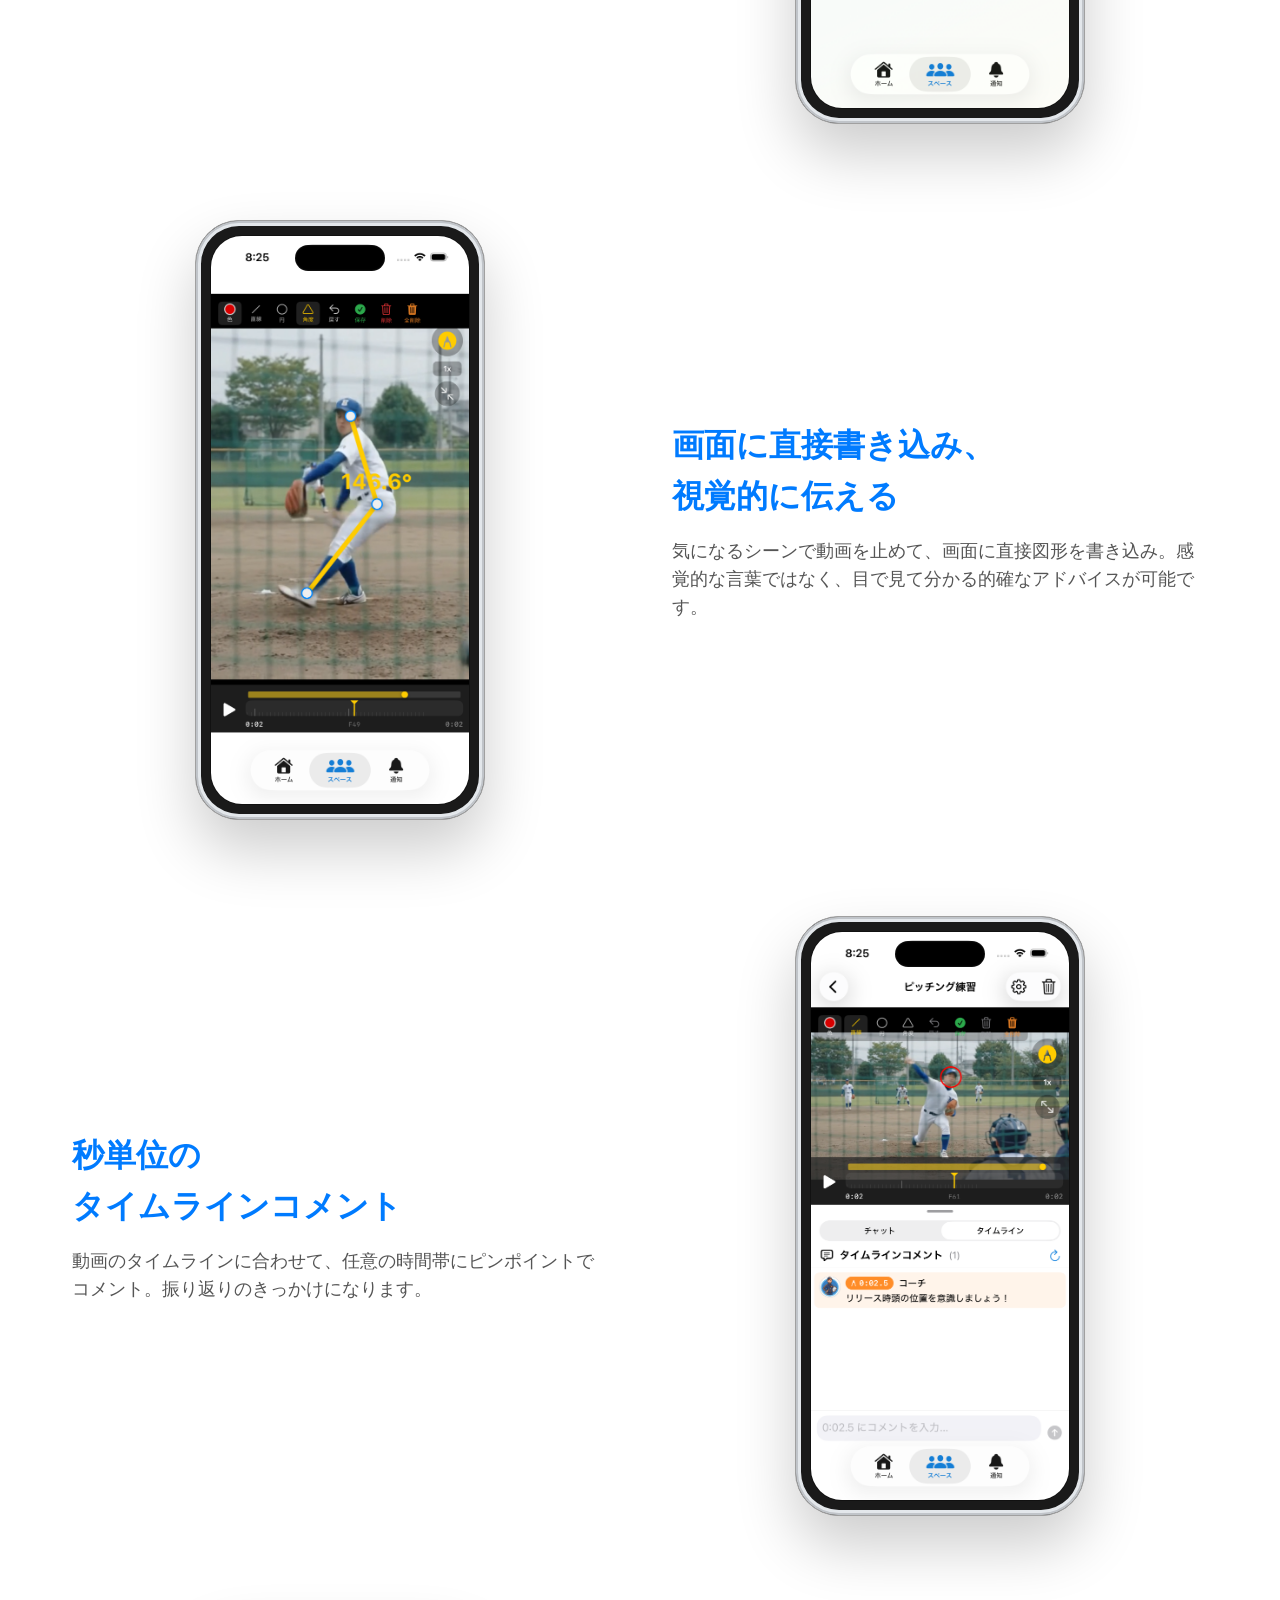
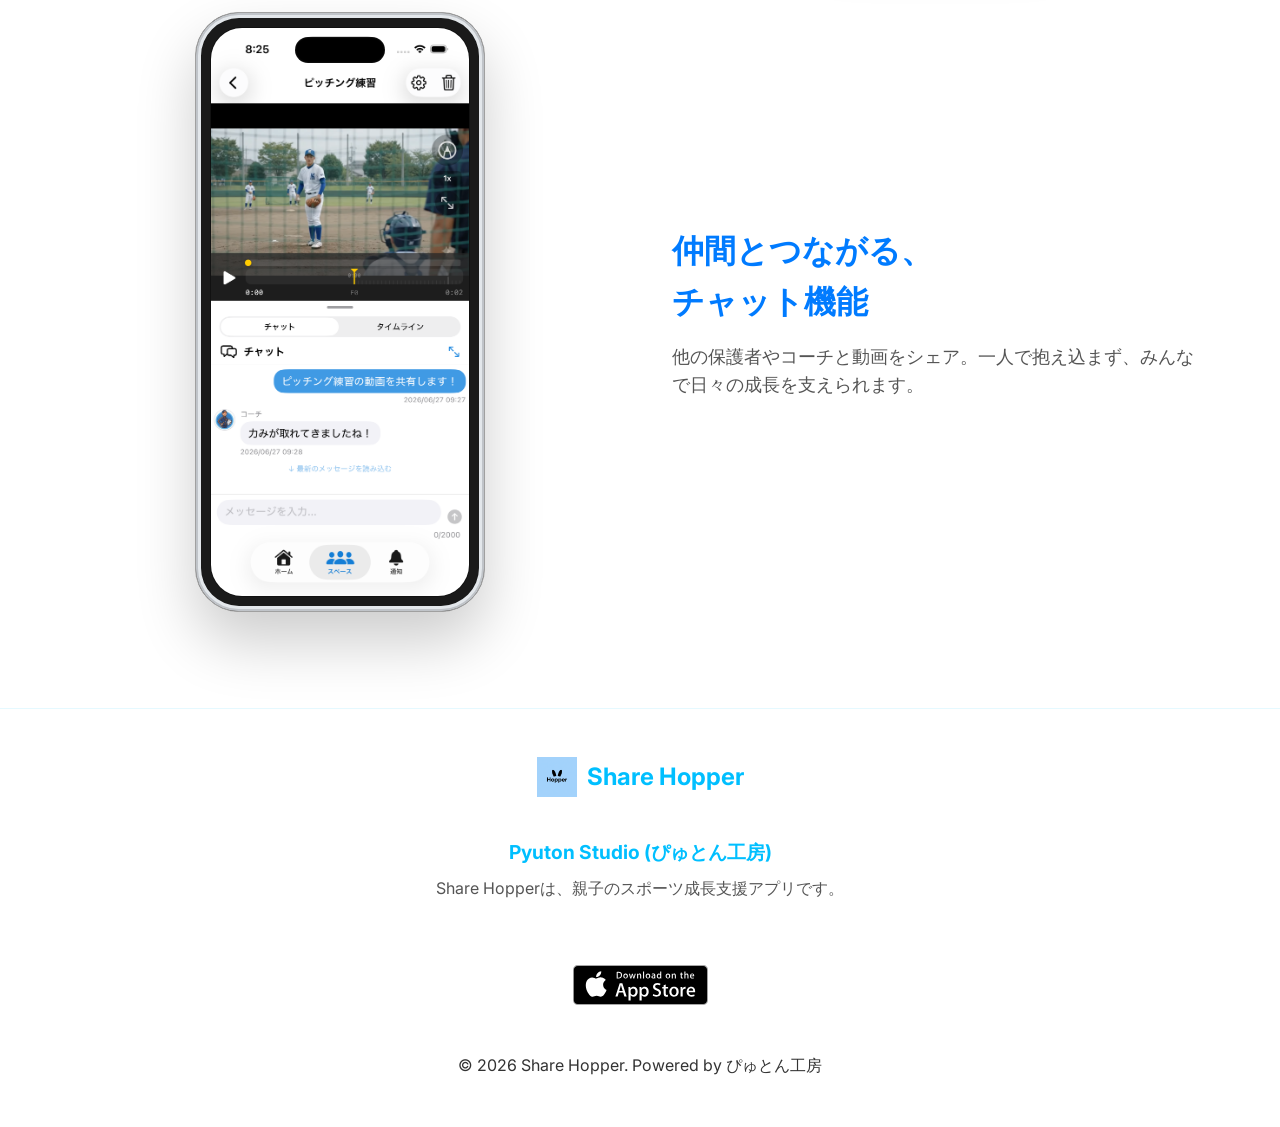
==== commit 62ce31eb: "Update index.html with copy and layout adjustments" ====
--- a/index.html
+++ b/index.html
@@ -22,7 +22,8 @@
                 <li><a href="#home">ホーム</a></li>
                 <li><a href="#features">特長</a></li>
                 <li>
-                    <a href="https://apps.apple.com/jp/app/id6762832513" target="_blank" rel="noopener" class="app-store-badge">
+                    <a href="https://apps.apple.com/jp/app/id6762832513" target="_blank" rel="noopener"
+                        class="app-store-badge">
                         <img src="assets/appstore-badge.svg" alt="Download on the App Store">
                     </a>
                 </li>
@@ -34,7 +35,8 @@
         <div class="hero-content">
             <h1 class="fade-in-up">頑張る姿を、<br>もっとそばで感じたい。</h1>
             <p class="fade-in-up delay-1">動画に直接書き込む。過去と比べる。<br>成長のアルバムを仲間と共有しよう。</p>
-            <a href="https://apps.apple.com/jp/app/id6762832513" target="_blank" rel="noopener" class="btn fade-in-up delay-2">今すぐダウンロード</a>
+            <a href="https://apps.apple.com/jp/app/id6762832513" target="_blank" rel="noopener"
+                class="btn fade-in-up delay-2">今すぐダウンロード</a>
         </div>
         <div class="hero-bg">
             <div class="gradient-sphere"></div>
@@ -45,13 +47,13 @@
     <section id="features" class="section features">
         <div class="container">
             <h2 class="section-title reveal">Share Hopperで<br class="sp-only">できること</h2>
-            
+
             <div class="app-showcase">
                 <!-- Screenshot 1 -->
                 <div class="showcase-row reveal">
                     <div class="showcase-text">
-                        <h3>動画で残す、<br>成長のアルバム</h3>
-                        <p>日々の練習動画を家族や指導者だけの専用の「スペース」にアップロード。過去の動きと比較して成長を実感できます。</p>
+                        <h3>安心して動画を残せる、<br>成長のアルバム</h3>
+                        <p>練習動画は家族や指導者だけの招待制「スペース」へ。安全なプライベート空間で、過去の動きと比較して成長を実感できます。</p>
                     </div>
                     <div class="showcase-image">
                         <div class="device-frame phone">
@@ -64,7 +66,7 @@
                 <div class="showcase-row reveal">
                     <div class="showcase-text">
                         <h3>画面に直接書き込み、<br>視覚的に伝える</h3>
-                        <p>気になるシーンで動画を止めて、画面に直接アノテーション。感覚的な言葉ではなく、目で見て分かる的確なアドバイスが可能です。</p>
+                        <p>気になるシーンで動画を止めて、画面に直接図形を書き込み。感覚的な言葉ではなく、目で見て分かる的確なアドバイスが可能です。</p>
                     </div>
                     <div class="showcase-image">
                         <div class="device-frame phone">
@@ -99,15 +101,6 @@
                     </div>
                 </div>
             </div>
-
-            <!-- Features Grid -->
-            <div class="features-grid">
-                <div class="feature-card reveal">
-                    <div class="icon">🔒</div>
-                    <h3>安心のセキュリティ</h3>
-                    <p>動画データはスペースに参加しているメンバーのみがアクセス可能。安全に共有できます。</p>
-                </div>
-            </div>
         </div>
     </section>
 
@@ -122,7 +115,8 @@
                 <p>Share Hopperは、親子のスポーツ成長支援アプリです。</p>
             </div>
             <div class="footer-badges" style="margin: 1.5rem 0;">
-                <a href="https://apps.apple.com/jp/app/id6762832513" target="_blank" rel="noopener" class="app-store-badge">
+                <a href="https://apps.apple.com/jp/app/id6762832513" target="_blank" rel="noopener"
+                    class="app-store-badge">
                     <img src="assets/appstore-badge.svg" alt="Download on the App Store">
                 </a>
             </div>
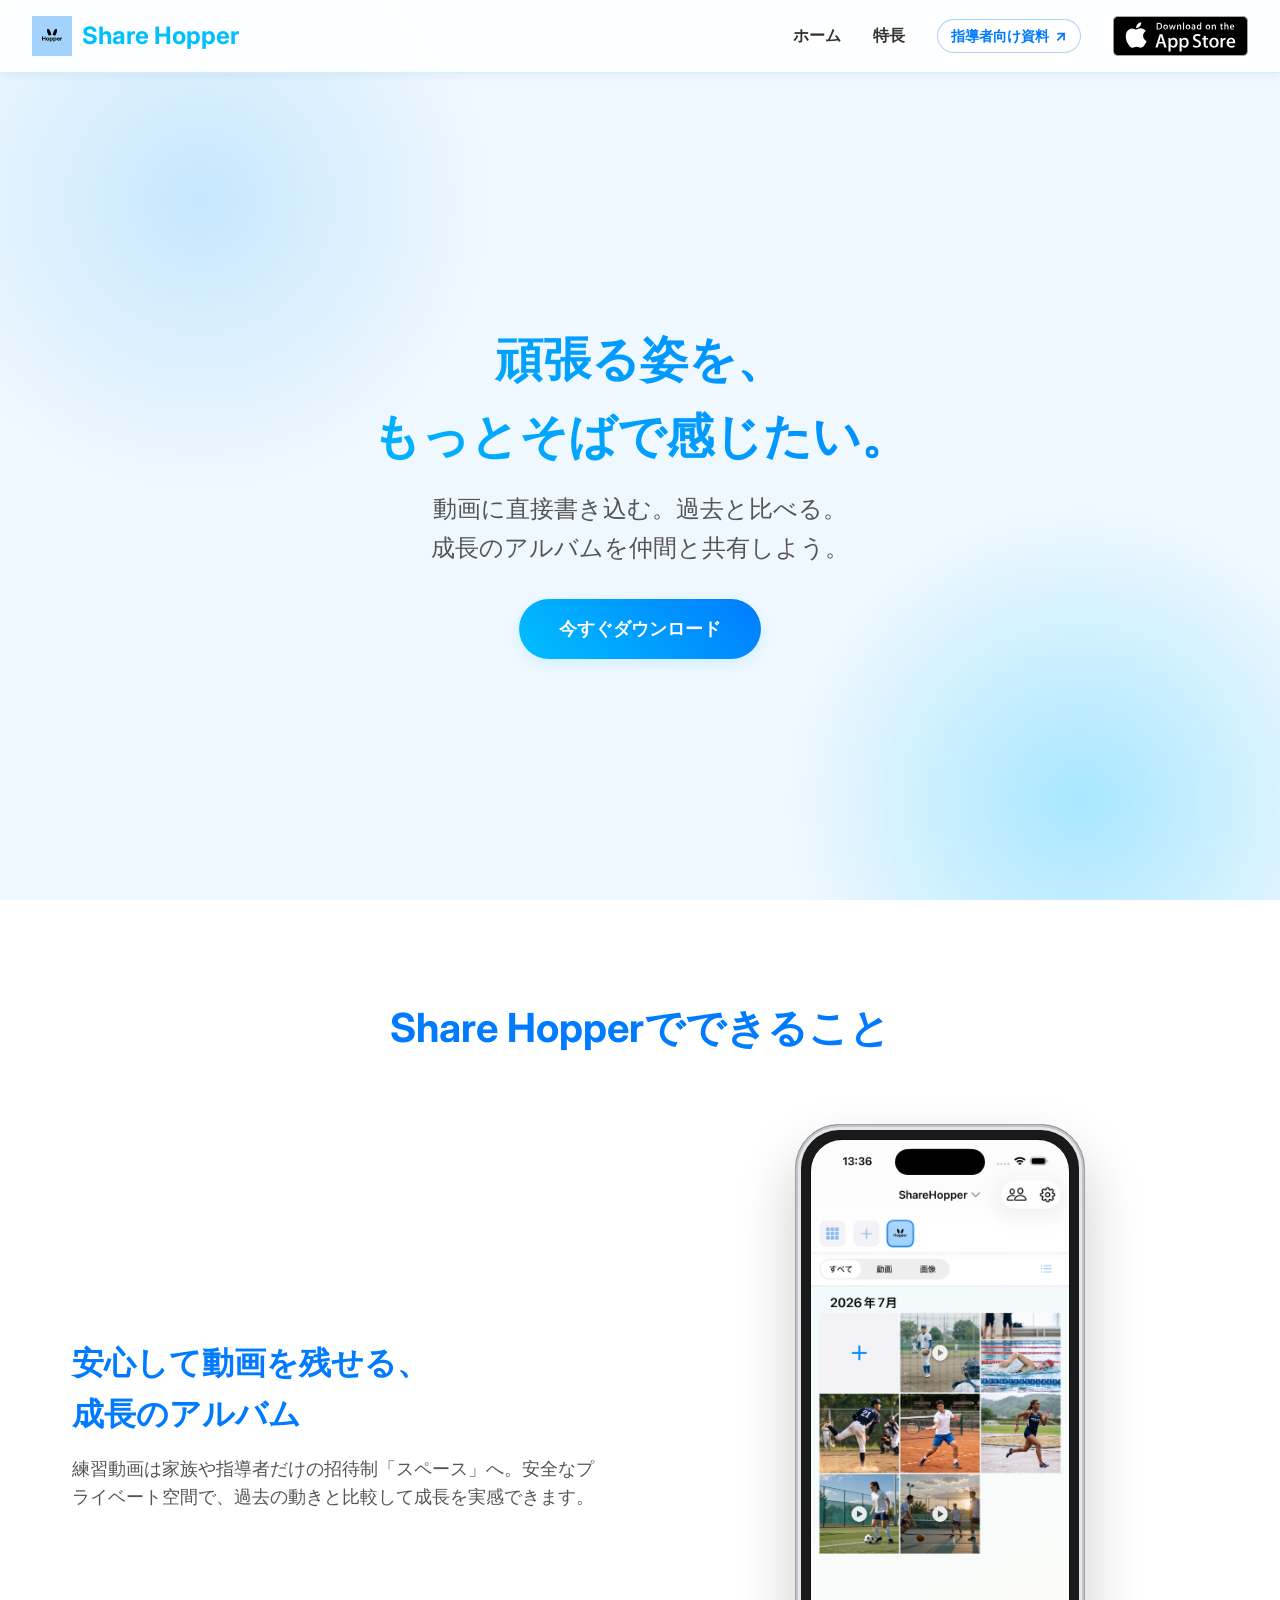
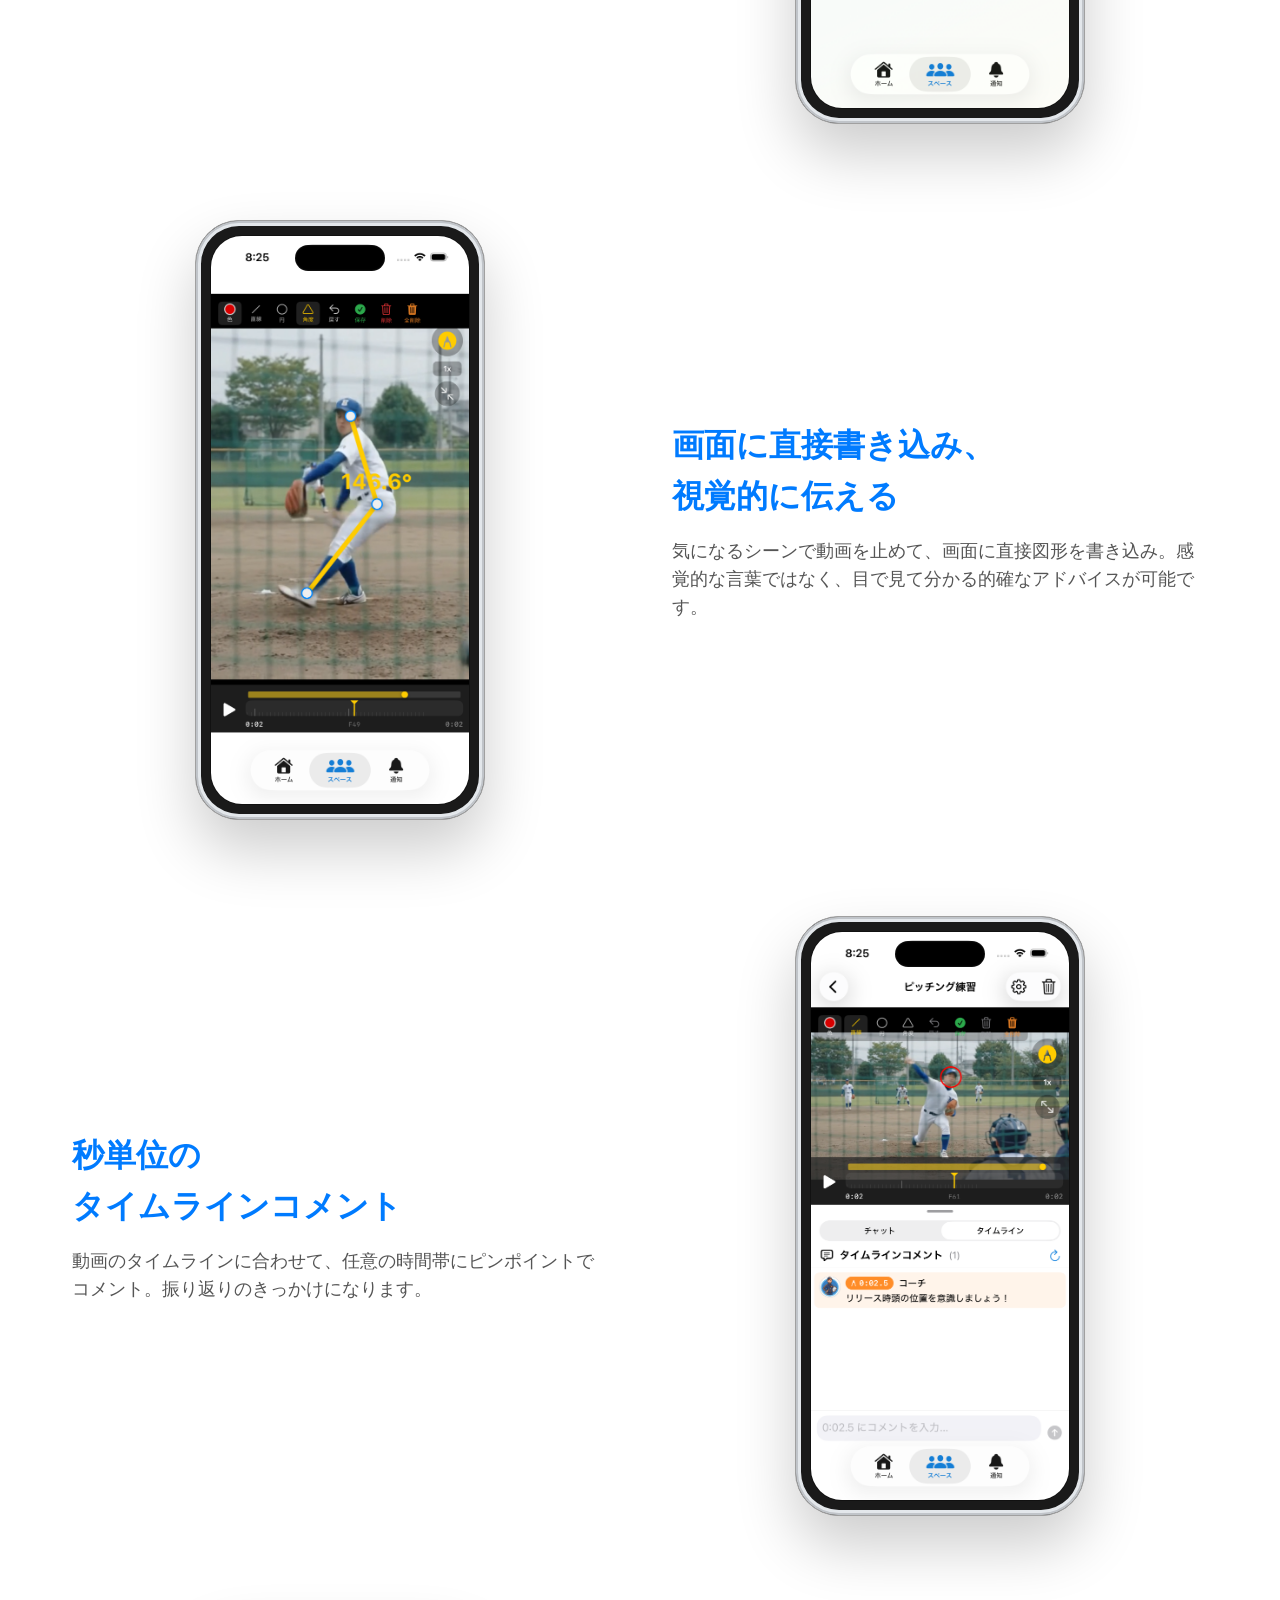
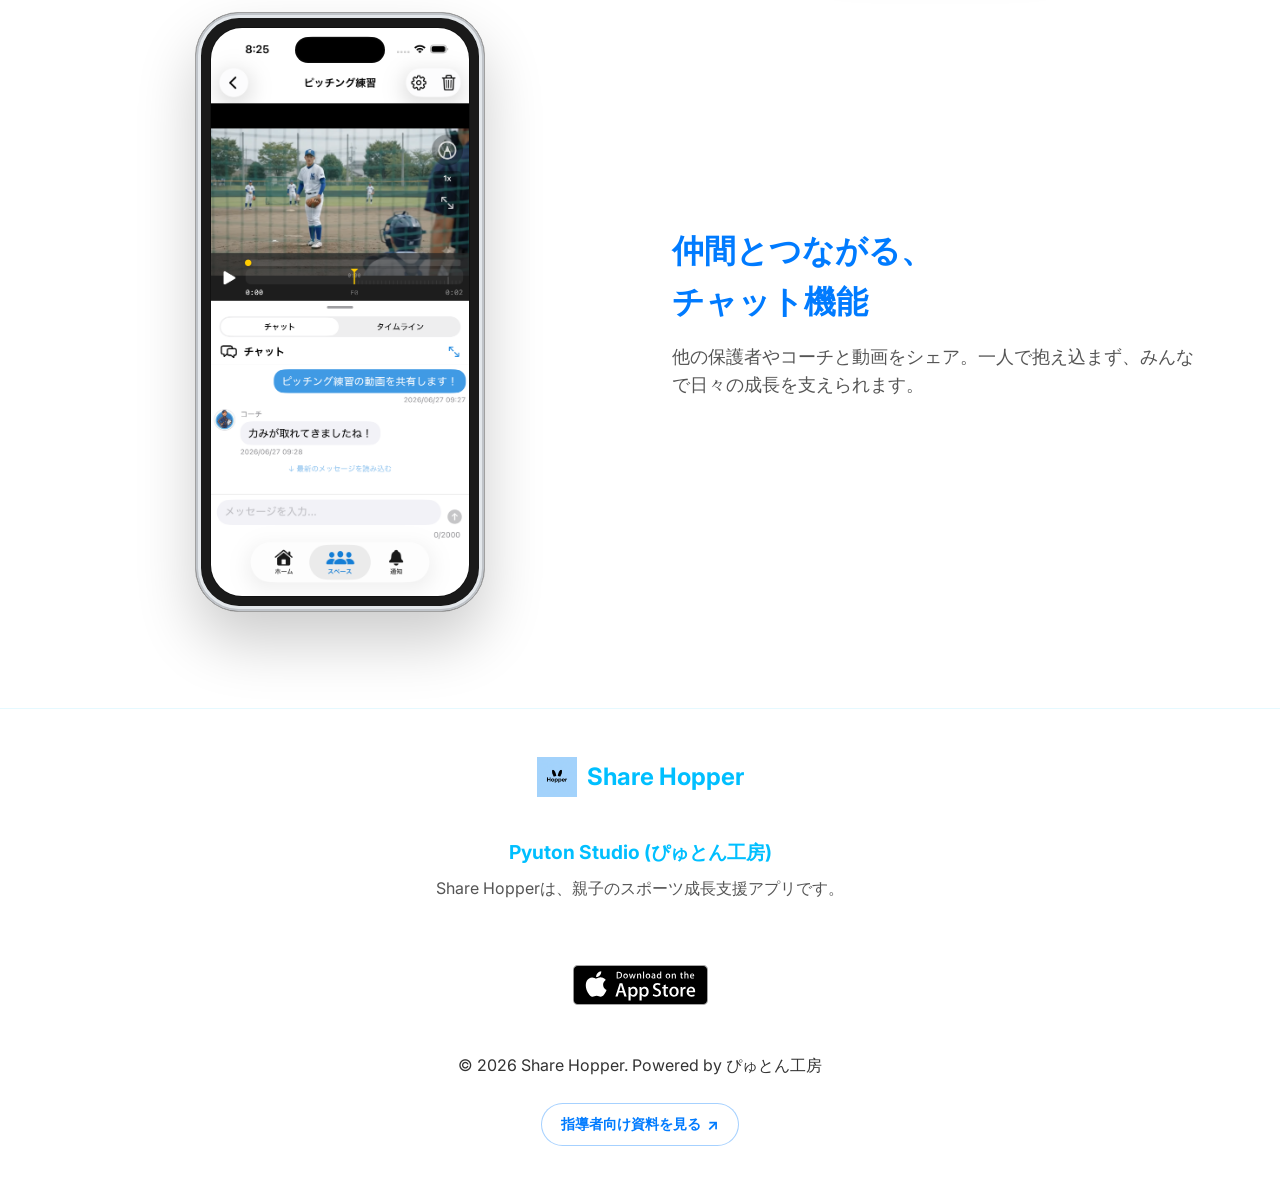
==== commit 4a11ba33: "Add advisor subscription visual guide links and styles" ====
--- a/index.html
+++ b/index.html
@@ -21,6 +21,11 @@
             <ul>
                 <li><a href="#home">ホーム</a></li>
                 <li><a href="#features">特長</a></li>
+                <li>
+                    <a href="advisor-subscription-visual-guide.html" class="advisor-page-link">
+                        &#25351;&#23566;&#32773;&#21521;&#12369;&#36039;&#26009;<span aria-hidden="true">&#8599;</span>
+                    </a>
+                </li>
                 <li>
                     <a href="https://apps.apple.com/jp/app/id6762832513" target="_blank" rel="noopener"
                         class="app-store-badge">
@@ -103,6 +108,7 @@
             </div>
         </div>
     </section>
+    <link rel="preload" href="advisor-subscription-visual-guide.html" as="document">
 
     <footer>
         <div class="container footer-content">
@@ -122,9 +128,12 @@
             </div>
             <p>&copy; 2026 Share Hopper. Powered by ぴゅとん工房</p>
         </div>
+        <a href="advisor-subscription-visual-guide.html" class="advisor-page-link advisor-page-link--footer">
+            &#25351;&#23566;&#32773;&#21521;&#12369;&#36039;&#26009;&#12434;&#35211;&#12427;<span aria-hidden="true">&#8599;</span>
+        </a>
     </footer>
 
     <script src="app.js"></script>
 </body>
 
-</html>+</html>
--- a/styles.css
+++ b/styles.css
@@ -76,6 +76,39 @@
 
 nav a:hover {
     color: var(--primary-color);
+}
+
+.advisor-page-link {
+    display: inline-flex;
+    align-items: center;
+    gap: 0.4rem;
+    padding: 0.5rem 0.8rem;
+    border: 1px solid rgba(0, 123, 255, 0.35);
+    border-radius: 999px;
+    color: var(--accent-color);
+    background: rgba(255, 255, 255, 0.7);
+    font-size: 0.9rem;
+    font-weight: 700;
+    line-height: 1;
+    text-decoration: none;
+    transition: transform 0.2s ease, background-color 0.2s ease, border-color 0.2s ease, box-shadow 0.2s ease;
+}
+
+.advisor-page-link:hover {
+    color: var(--accent-color);
+    border-color: var(--accent-color);
+    background: #fff;
+    transform: translateY(-2px);
+    box-shadow: 0 6px 16px var(--shadow-color);
+}
+
+.advisor-page-link:focus-visible {
+    outline: 3px solid rgba(0, 191, 255, 0.35);
+    outline-offset: 3px;
+}
+
+.advisor-page-link span {
+    font-size: 1.05em;
 }
 
 /* Hero Section */
@@ -378,6 +411,11 @@
     gap: 1.5rem;
 }
 
+.advisor-page-link--footer {
+    padding: 0.8rem 1.15rem;
+    margin-top: 1.5rem;
+}
+
 .footer-logo {
     display: flex;
     align-items: center;
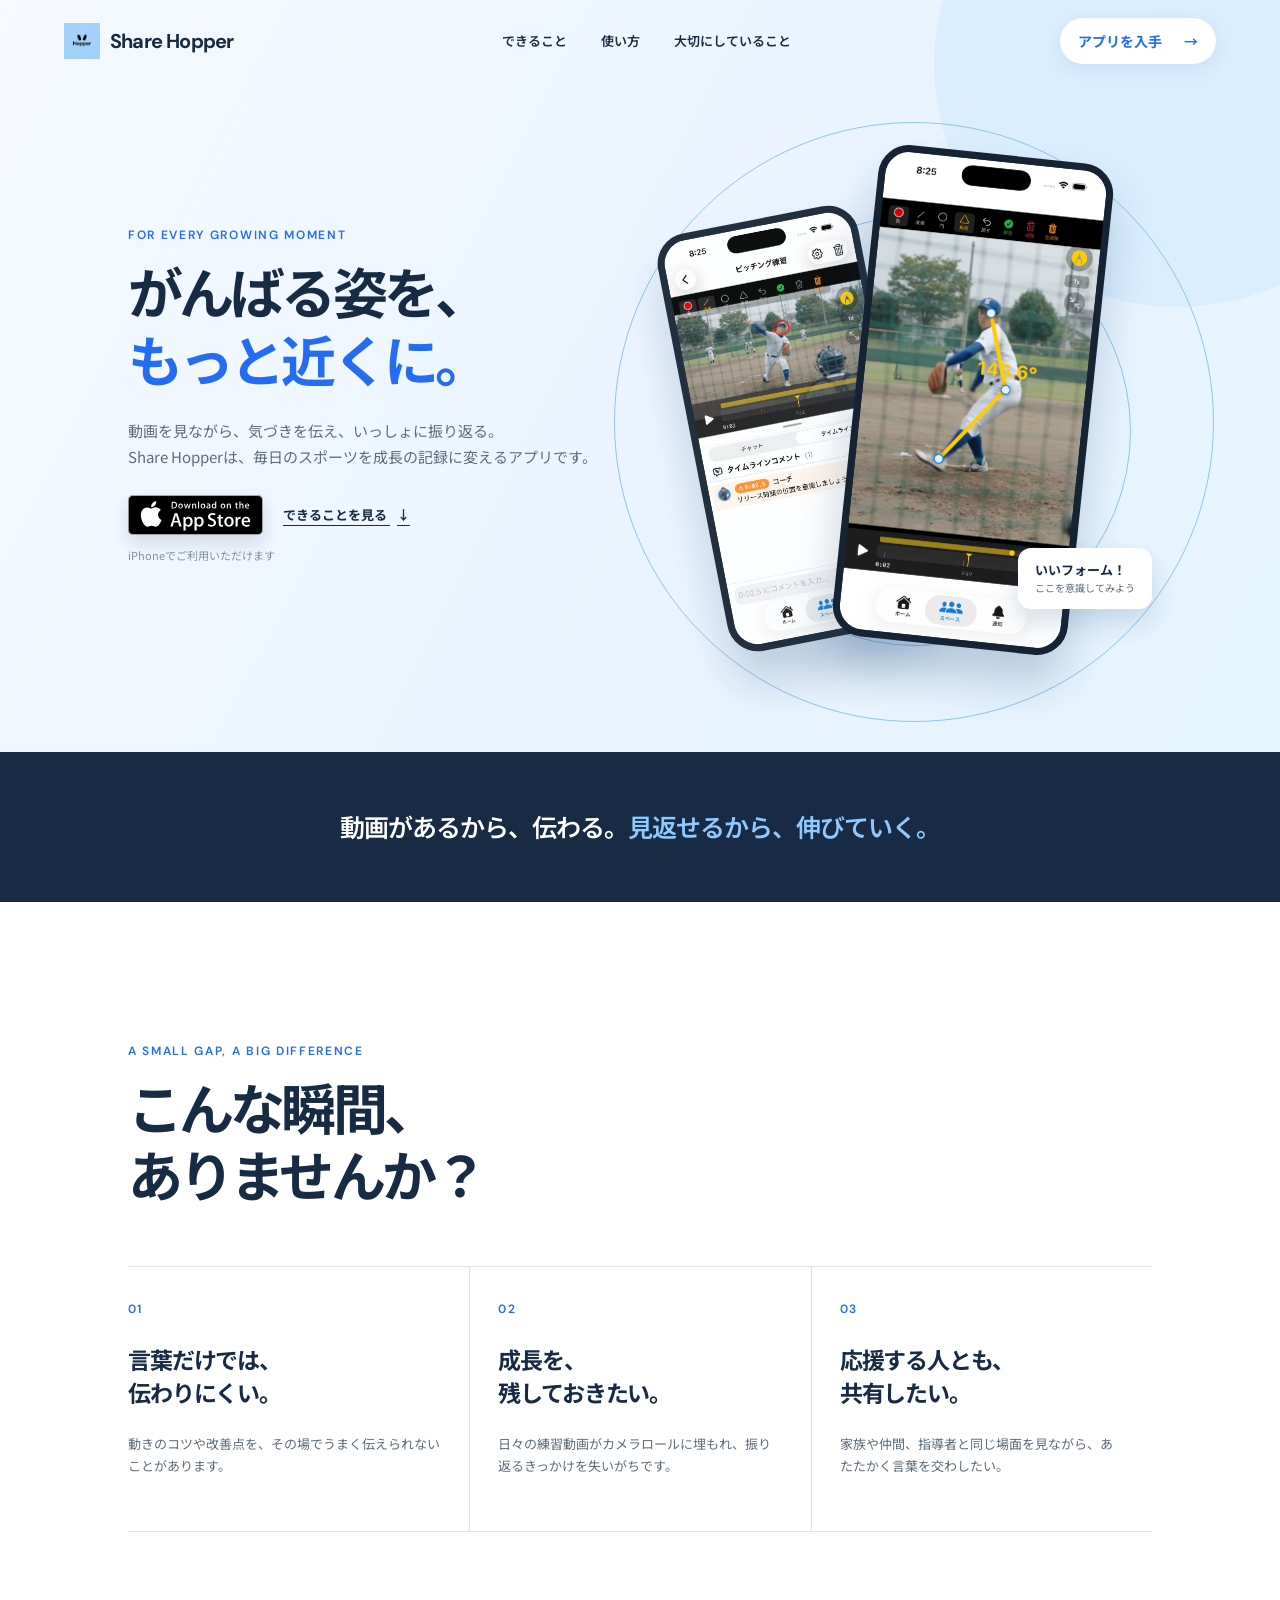
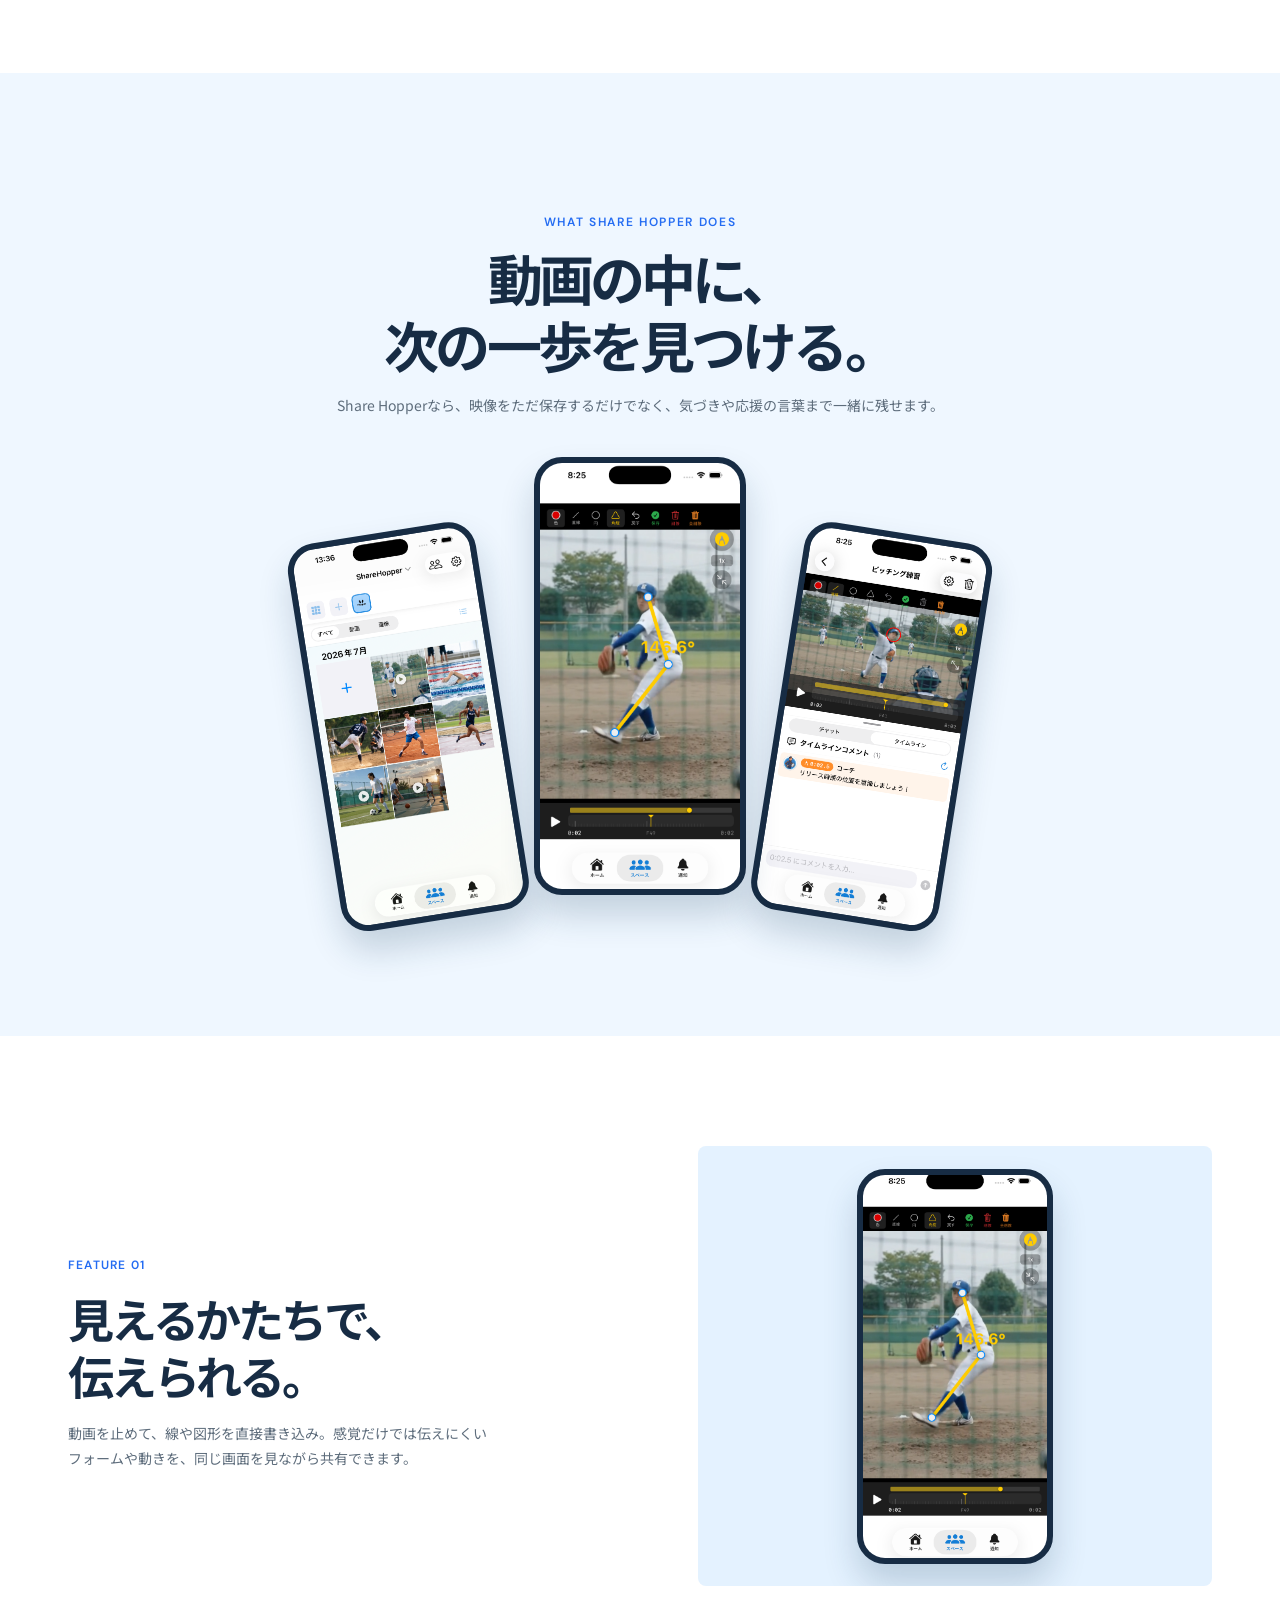
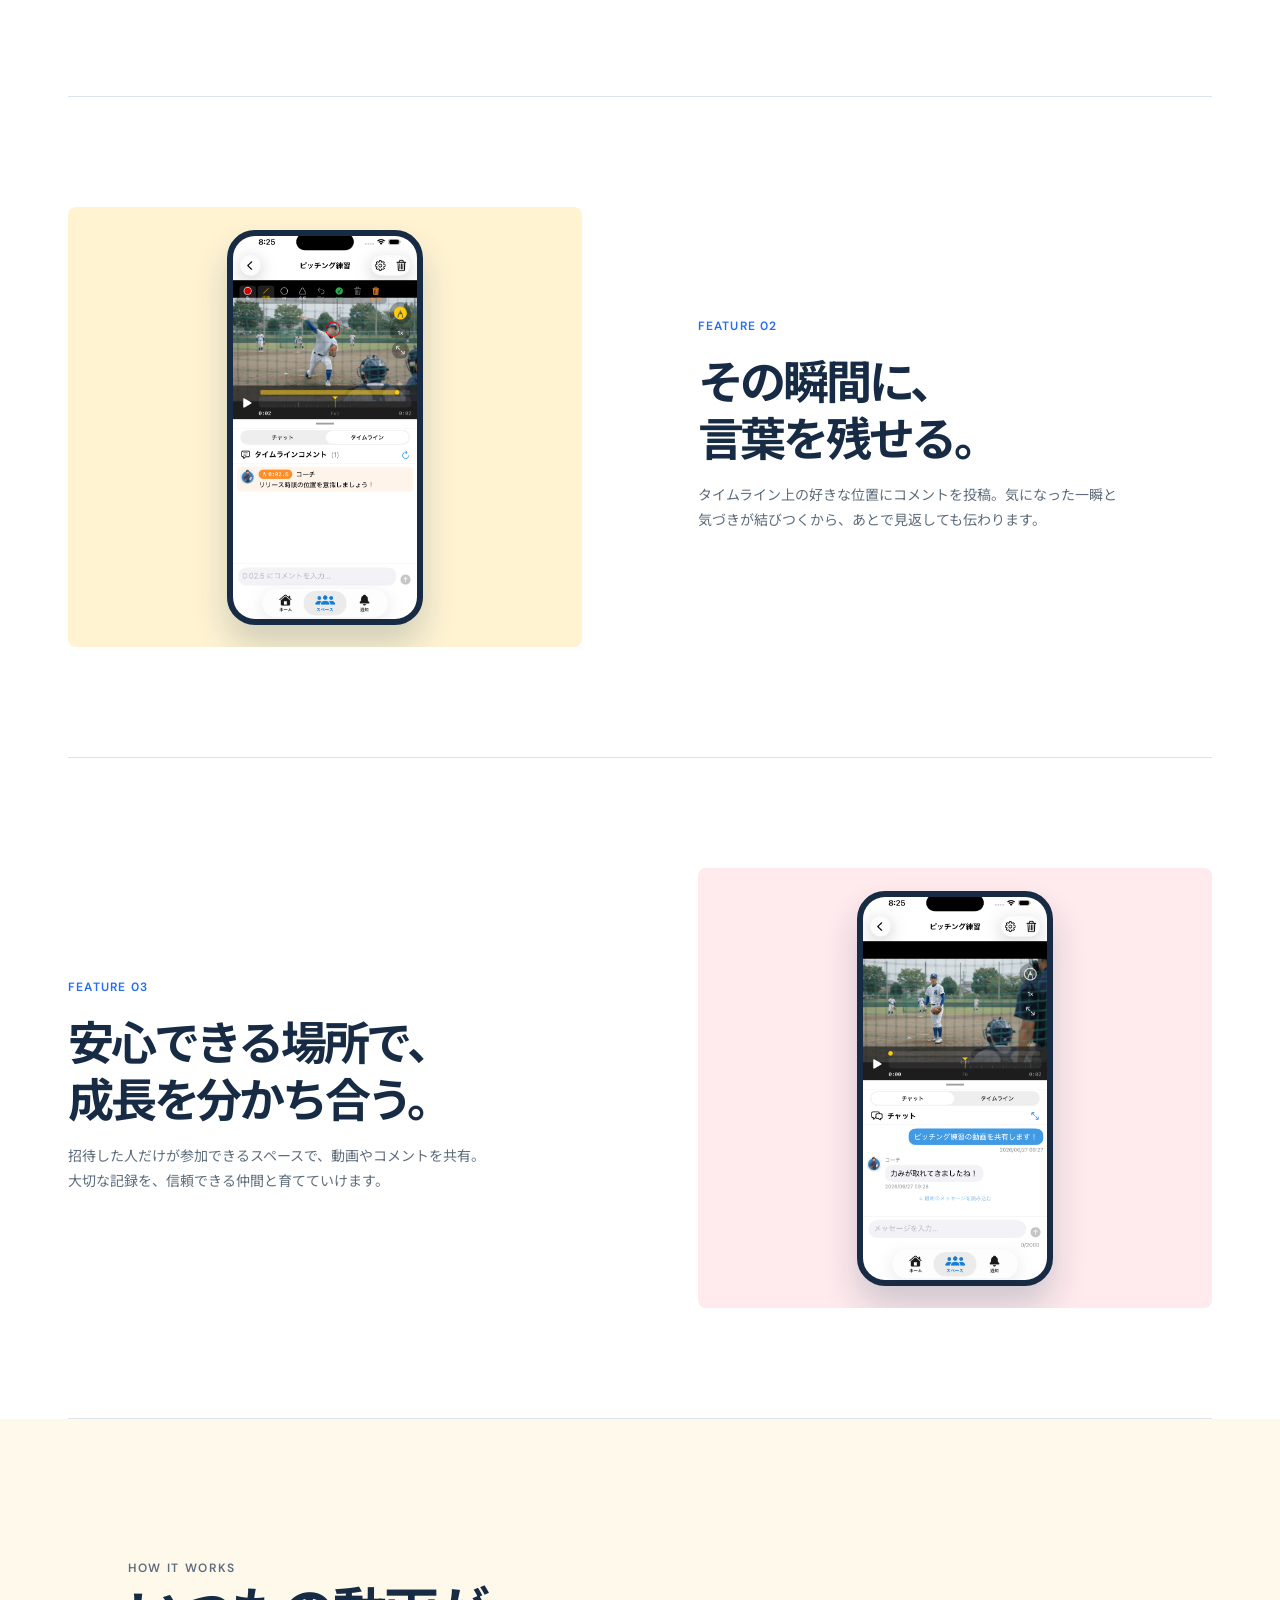
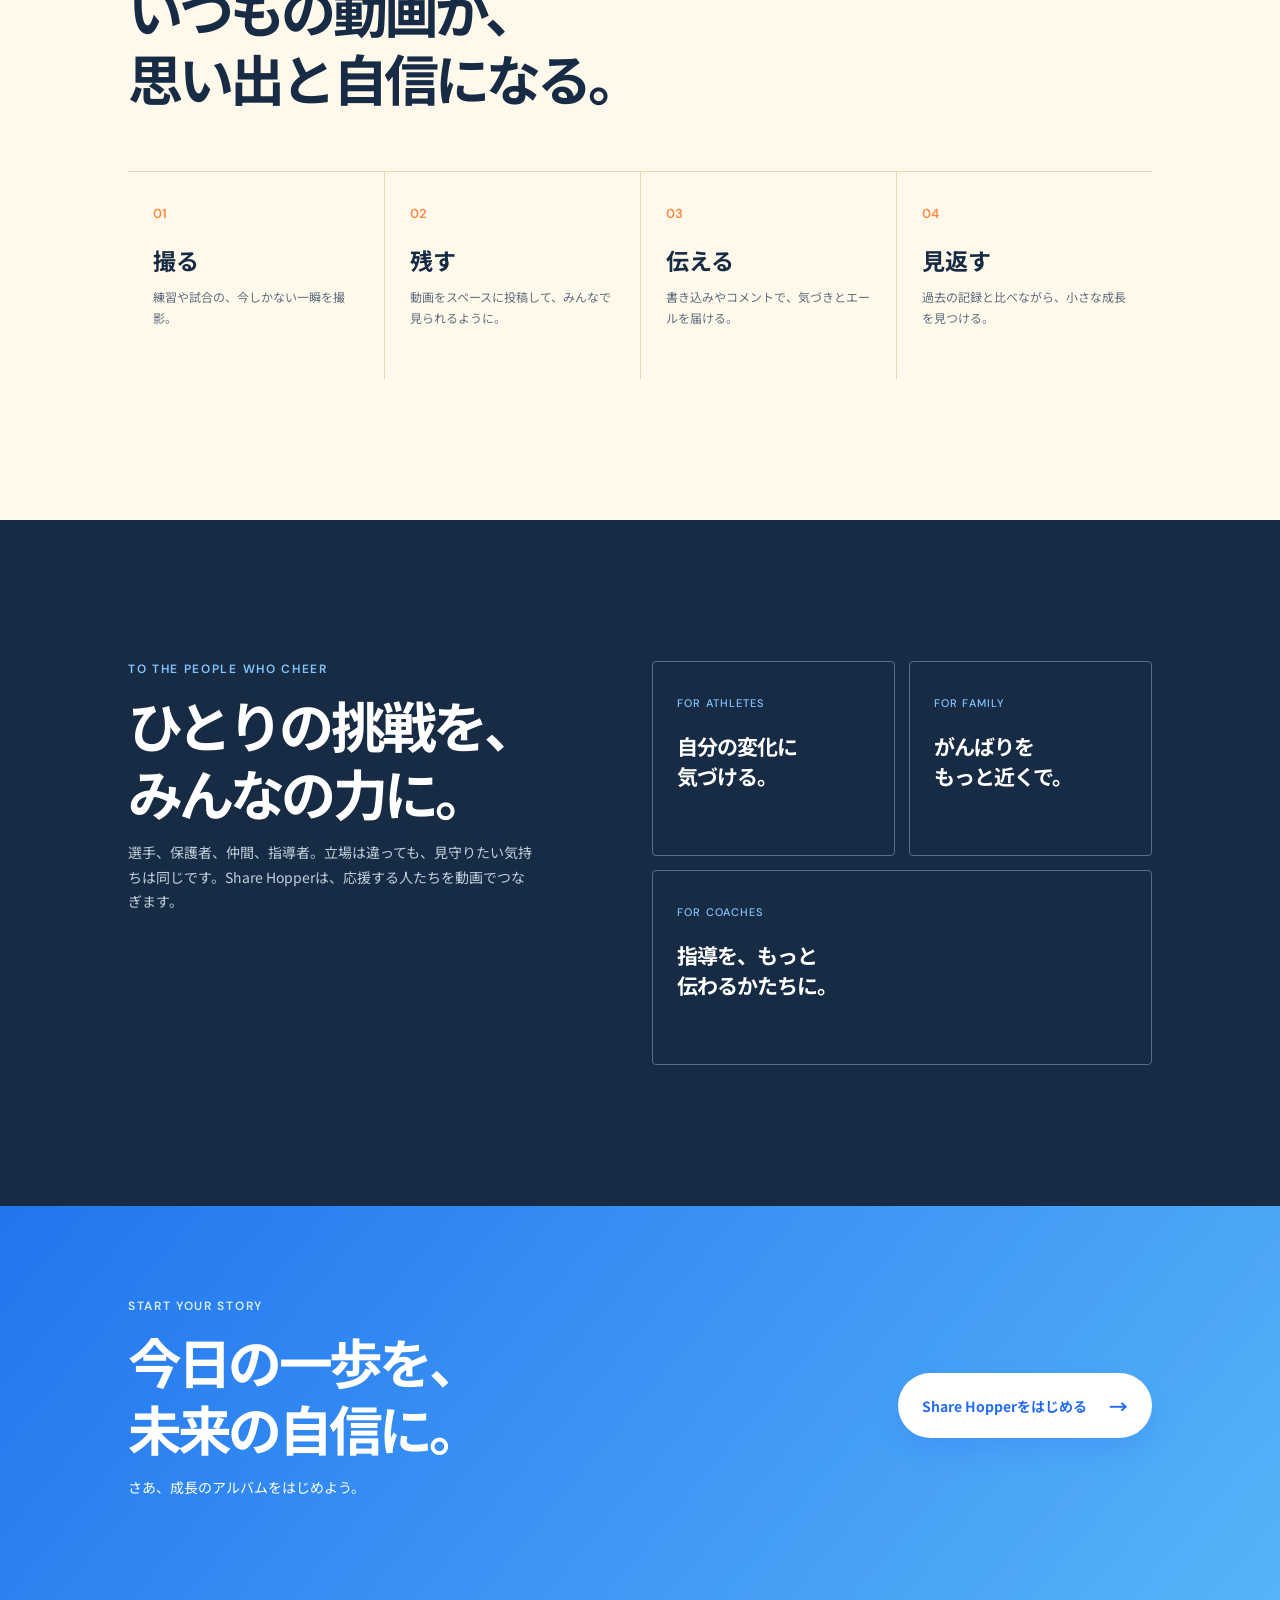
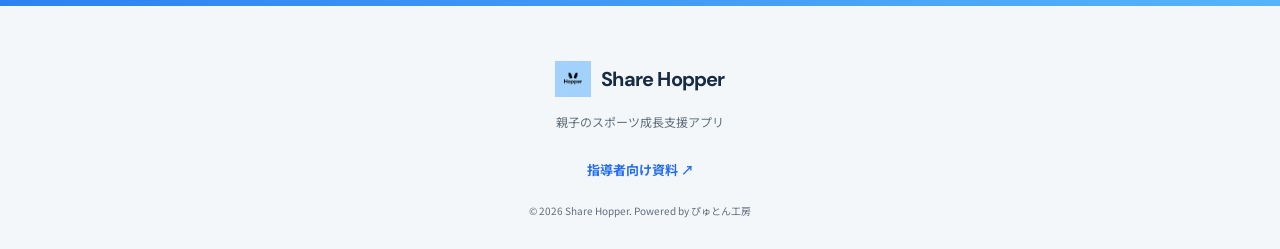
==== commit ea5d7b3a: "Unify site branding and refine coach copy" ====
--- a/index.html
+++ b/index.html
@@ -1,139 +1,12 @@
-<!DOCTYPE html>
-<html lang="ja">
-
-<head>
-    <meta charset="UTF-8">
-    <meta name="viewport" content="width=device-width, initial-scale=1.0">
-    <title>スポーツ成長を支える - Share Hopper</title>
-    <meta name="description" content="動画に直接書き込める機能とタイムラインコメントで、日々の成長を一緒に振り返る。親子のスポーツをもっと豊かにするアプリ。">
-    <link href="https://fonts.googleapis.com/css2?family=Inter:wght@300;400;600;700&display=swap" rel="stylesheet">
-    <link rel="stylesheet" href="styles.css">
-    <link rel="icon" href="assets/logo.png" type="image/png">
-</head>
-
-<body>
-    <header class="navbar">
-        <div class="logo">
-            <img src="assets/logo.png" alt="Share Hopper logo">
-            <span>Share Hopper</span>
-        </div>
-        <nav>
-            <ul>
-                <li><a href="#home">ホーム</a></li>
-                <li><a href="#features">特長</a></li>
-                <li>
-                    <a href="advisor-subscription-visual-guide.html" class="advisor-page-link">
-                        &#25351;&#23566;&#32773;&#21521;&#12369;&#36039;&#26009;<span aria-hidden="true">&#8599;</span>
-                    </a>
-                </li>
-                <li>
-                    <a href="https://apps.apple.com/jp/app/id6762832513" target="_blank" rel="noopener"
-                        class="app-store-badge">
-                        <img src="assets/appstore-badge.svg" alt="Download on the App Store">
-                    </a>
-                </li>
-            </ul>
-        </nav>
-    </header>
-
-    <section id="home" class="hero">
-        <div class="hero-content">
-            <h1 class="fade-in-up">頑張る姿を、<br>もっとそばで感じたい。</h1>
-            <p class="fade-in-up delay-1">動画に直接書き込む。過去と比べる。<br>成長のアルバムを仲間と共有しよう。</p>
-            <a href="https://apps.apple.com/jp/app/id6762832513" target="_blank" rel="noopener"
-                class="btn fade-in-up delay-2">今すぐダウンロード</a>
-        </div>
-        <div class="hero-bg">
-            <div class="gradient-sphere"></div>
-            <div class="gradient-sphere secondary"></div>
-        </div>
-    </section>
-
-    <section id="features" class="section features">
-        <div class="container">
-            <h2 class="section-title reveal">Share Hopperで<br class="sp-only">できること</h2>
-
-            <div class="app-showcase">
-                <!-- Screenshot 1 -->
-                <div class="showcase-row reveal">
-                    <div class="showcase-text">
-                        <h3>安心して動画を残せる、<br>成長のアルバム</h3>
-                        <p>練習動画は家族や指導者だけの招待制「スペース」へ。安全なプライベート空間で、過去の動きと比較して成長を実感できます。</p>
-                    </div>
-                    <div class="showcase-image">
-                        <div class="device-frame phone">
-                            <img src="assets/screenshots/screenshot_01.png" alt="スペース機能">
-                        </div>
-                    </div>
-                </div>
-
-                <!-- Screenshot 2 -->
-                <div class="showcase-row reveal">
-                    <div class="showcase-text">
-                        <h3>画面に直接書き込み、<br>視覚的に伝える</h3>
-                        <p>気になるシーンで動画を止めて、画面に直接図形を書き込み。感覚的な言葉ではなく、目で見て分かる的確なアドバイスが可能です。</p>
-                    </div>
-                    <div class="showcase-image">
-                        <div class="device-frame phone">
-                            <img src="assets/screenshots/screenshot_02.png" alt="画面に書き込み">
-                        </div>
-                    </div>
-                </div>
-
-                <!-- Screenshot 3 -->
-                <div class="showcase-row reveal">
-                    <div class="showcase-text">
-                        <h3>秒単位の<br>タイムラインコメント</h3>
-                        <p>動画のタイムラインに合わせて、任意の時間帯にピンポイントでコメント。振り返りのきっかけになります。</p>
-                    </div>
-                    <div class="showcase-image">
-                        <div class="device-frame phone">
-                            <img src="assets/screenshots/screenshot_03.png" alt="タイムラインコメント">
-                        </div>
-                    </div>
-                </div>
-
-                <!-- Screenshot 4 -->
-                <div class="showcase-row reveal">
-                    <div class="showcase-text">
-                        <h3>仲間とつながる、<br>チャット機能</h3>
-                        <p>他の保護者やコーチと動画をシェア。一人で抱え込まず、みんなで日々の成長を支えられます。</p>
-                    </div>
-                    <div class="showcase-image">
-                        <div class="device-frame phone">
-                            <img src="assets/screenshots/screenshot_04.png" alt="チャット機能">
-                        </div>
-                    </div>
-                </div>
-            </div>
-        </div>
-    </section>
-    <link rel="preload" href="advisor-subscription-visual-guide.html" as="document">
-
-    <footer>
-        <div class="container footer-content">
-            <div class="footer-logo">
-                <img src="assets/logo.png" alt="Share Hopper logo">
-                <span>Share Hopper</span>
-            </div>
-            <div class="studio-info">
-                <strong>Pyuton Studio (ぴゅとん工房)</strong>
-                <p>Share Hopperは、親子のスポーツ成長支援アプリです。</p>
-            </div>
-            <div class="footer-badges" style="margin: 1.5rem 0;">
-                <a href="https://apps.apple.com/jp/app/id6762832513" target="_blank" rel="noopener"
-                    class="app-store-badge">
-                    <img src="assets/appstore-badge.svg" alt="Download on the App Store">
-                </a>
-            </div>
-            <p>&copy; 2026 Share Hopper. Powered by ぴゅとん工房</p>
-        </div>
-        <a href="advisor-subscription-visual-guide.html" class="advisor-page-link advisor-page-link--footer">
-            &#25351;&#23566;&#32773;&#21521;&#12369;&#36039;&#26009;&#12434;&#35211;&#12427;<span aria-hidden="true">&#8599;</span>
-        </a>
-    </footer>
-
-    <script src="app.js"></script>
-</body>
-
-</html>
+<!doctype html>
+<html lang="ja"><head><meta charset="utf-8"><meta name="viewport" content="width=device-width,initial-scale=1"><meta name="theme-color" content="#246cf2"><title>Share Hopper | 成長を、もっとそばで</title><meta name="description" content="スポーツ動画への書き込みとタイムラインコメントで、親子・仲間・指導者の振り返りを支えるアプリです。"><link rel="preconnect" href="https://fonts.googleapis.com"><link rel="preconnect" href="https://fonts.gstatic.com" crossorigin><link href="https://fonts.googleapis.com/css2?family=DM+Sans:wght@400;500;600;700&family=Noto+Sans+JP:wght@400;500;600;700;800&display=swap" rel="stylesheet"><link rel="stylesheet" href="styles.css"><link rel="icon" type="image/png" href="assets/logo.png"></head>
+<body><header class="site-header"><a class="brand" href="#top"><img src="assets/logo.png" alt=""><span>Share Hopper</span></a><nav class="site-nav"><a href="#features">できること</a><a href="#how-it-works">使い方</a><a href="#for-everyone">大切にしていること</a></nav><a class="header-cta" href="https://apps.apple.com/jp/app/id6762832513" target="_blank" rel="noopener">アプリを入手 <span>→</span></a></header>
+<main id="top"><section class="hero"><div class="hero-copy"><p class="eyebrow">FOR EVERY GROWING MOMENT</p><h1>がんばる姿を、<br><em>もっと近くに。</em></h1><p class="hero-lead">動画を見ながら、気づきを伝え、いっしょに振り返る。<br>Share Hopperは、毎日のスポーツを成長の記録に変えるアプリです。</p><div class="hero-actions"><a class="app-store-badge" href="https://apps.apple.com/jp/app/id6762832513" target="_blank" rel="noopener" aria-label="App StoreからShare Hopperをダウンロード（新しいタブで開く）"><img src="assets/appstore-badge.svg" alt="App Storeからダウンロード"></a><a class="text-link" href="#features">できることを見る <span>↓</span></a></div><p class="hero-note">iPhoneでご利用いただけます</p></div><div class="hero-visual" aria-hidden="true"><div class="hero-orbit orbit-one"></div><div class="hero-orbit orbit-two"></div><div class="hero-card hero-card-back"><img src="assets/screenshots/screenshot_03.png" alt=""></div><div class="hero-card hero-card-main"><img src="assets/screenshots/screenshot_02.png" alt=""></div><div class="floating-message">いいフォーム！<br><small>ここを意識してみよう</small></div></div></section>
+<section class="intro-band"><p>動画があるから、伝わる。<span>見返せるから、伸びていく。</span></p></section>
+<section class="section challenges"><div class="section-heading"><p class="eyebrow">A SMALL GAP, A BIG DIFFERENCE</p><h2>こんな瞬間、<br>ありませんか？</h2></div><div class="challenge-list"><article><span class="number">01</span><h3>言葉だけでは、<br>伝わりにくい。</h3><p>動きのコツや改善点を、その場でうまく伝えられないことがあります。</p></article><article><span class="number">02</span><h3>成長を、<br>残しておきたい。</h3><p>日々の練習動画がカメラロールに埋もれ、振り返るきっかけを失いがちです。</p></article><article><span class="number">03</span><h3>応援する人とも、<br>共有したい。</h3><p>家族や仲間、指導者と同じ場面を見ながら、あたたかく言葉を交わしたい。</p></article></div></section>
+<section class="section feature-overview" id="features"><div class="feature-lead"><p class="eyebrow">WHAT SHARE HOPPER DOES</p><h2>動画の中に、<br>次の一歩を見つける。</h2><p>Share Hopperなら、映像をただ保存するだけでなく、気づきや応援の言葉まで一緒に残せます。</p></div><div class="feature-screens"><div class="phone-shot tilt-left"><img src="assets/screenshots/screenshot_01.png" alt="招待制スペースの画面"></div><div class="phone-shot center-shot"><img src="assets/screenshots/screenshot_02.png" alt="動画への書き込み画面"></div><div class="phone-shot tilt-right"><img src="assets/screenshots/screenshot_03.png" alt="タイムラインコメント画面"></div></div></section>
+<section class="feature-detail"><article class="feature-row"><div class="feature-text"><span class="feature-index">FEATURE 01</span><h2>見えるかたちで、<br>伝えられる。</h2><p>動画を止めて、線や図形を直接書き込み。感覚だけでは伝えにくいフォームや動きを、同じ画面を見ながら共有できます。</p></div><div class="feature-art feature-art-blue"><div class="phone-shot"><img src="assets/screenshots/screenshot_02.png" alt="動画に図形を書き込む機能"></div></div></article><article class="feature-row reverse"><div class="feature-text"><span class="feature-index">FEATURE 02</span><h2>その瞬間に、<br>言葉を残せる。</h2><p>タイムライン上の好きな位置にコメントを投稿。気になった一瞬と気づきが結びつくから、あとで見返しても伝わります。</p></div><div class="feature-art feature-art-yellow"><div class="phone-shot"><img src="assets/screenshots/screenshot_03.png" alt="タイムラインコメント機能"></div></div></article><article class="feature-row"><div class="feature-text"><span class="feature-index">FEATURE 03</span><h2>安心できる場所で、<br>成長を分かち合う。</h2><p>招待した人だけが参加できるスペースで、動画やコメントを共有。大切な記録を、信頼できる仲間と育てていけます。</p></div><div class="feature-art feature-art-pink"><div class="phone-shot"><img src="assets/screenshots/screenshot_04.png" alt="仲間とつながるチャット機能"></div></div></article></section>
+<section class="section steps" id="how-it-works"><div class="steps-heading"><p class="eyebrow">HOW IT WORKS</p><h2>いつもの動画が、<br>思い出と自信になる。</h2></div><ol><li><span>01</span><h3>撮る</h3><p>練習や試合の、今しかない一瞬を撮影。</p></li><li><span>02</span><h3>残す</h3><p>動画をスペースに投稿して、みんなで見られるように。</p></li><li><span>03</span><h3>伝える</h3><p>書き込みやコメントで、気づきとエールを届ける。</p></li><li><span>04</span><h3>見返す</h3><p>過去の記録と比べながら、小さな成長を見つける。</p></li></ol></section>
+<section class="section everyone" id="for-everyone"><div class="everyone-copy"><p class="eyebrow">TO THE PEOPLE WHO CHEER</p><h2>ひとりの挑戦を、<br>みんなの力に。</h2><p>選手、保護者、仲間、指導者。立場は違っても、見守りたい気持ちは同じです。Share Hopperは、応援する人たちを動画でつなぎます。</p></div><div class="role-grid"><div><span>FOR ATHLETES</span><h3>自分の変化に<br>気づける。</h3></div><div><span>FOR FAMILY</span><h3>がんばりを<br>もっと近くで。</h3></div><div><span>FOR COACHES</span><h3>指導を、もっと<br>伝わるかたちに。</h3></div></div></section>
+<section class="final-cta"><div><p class="eyebrow">START YOUR STORY</p><h2>今日の一歩を、<br>未来の自信に。</h2><p>さあ、成長のアルバムをはじめよう。</p></div><a class="button button-light" href="https://apps.apple.com/jp/app/id6762832513" target="_blank" rel="noopener">Share Hopperをはじめる <span>→</span></a></section></main>
+<footer><a class="brand" href="#top"><img src="assets/logo.png" alt=""><span>Share Hopper</span></a><p>親子のスポーツ成長支援アプリ</p><a href="advisor-subscription-visual-guide.html">指導者向け資料 <span>↗</span></a><small>© 2026 Share Hopper. Powered by ぴゅとん工房</small></footer><script src="app.js"></script></body></html>
--- a/styles.css
+++ b/styles.css
@@ -1,536 +1 @@
-:root {
-    --bg-color: #f0f8ff; /* AliceBlue */
-    --text-color: #333333;
-    --primary-color: #00bfff; /* DeepSkyBlue */
-    --secondary-color: #87cefa; /* LightSkyBlue */
-    --accent-color: #007bff;
-    --card-bg: #ffffff;
-    --nav-bg: rgba(255, 255, 255, 0.9);
-    --shadow-color: rgba(0, 191, 255, 0.15);
-}
-
-* {
-    margin: 0;
-    padding: 0;
-    box-sizing: border-box;
-}
-
-body {
-    font-family: 'Inter', -apple-system, BlinkMacSystemFont, "Segoe UI", Roboto, Helvetica, Arial, sans-serif;
-    background-color: var(--bg-color);
-    color: var(--text-color);
-    line-height: 1.6;
-    overflow-x: hidden;
-}
-
-.container {
-    max-width: 1200px;
-    margin: 0 auto;
-    padding: 0 2rem;
-}
-
-/* Navbar */
-.navbar {
-    position: fixed;
-    top: 0;
-    width: 100%;
-    display: flex;
-    justify-content: space-between;
-    align-items: center;
-    padding: 1rem 2rem;
-    background: var(--nav-bg);
-    backdrop-filter: blur(10px);
-    z-index: 1000;
-    border-bottom: 1px solid rgba(0, 191, 255, 0.2);
-    box-shadow: 0 2px 10px rgba(0,0,0,0.05);
-}
-
-.logo {
-    display: flex;
-    align-items: center;
-    gap: 10px;
-    font-size: clamp(1.1rem, 4vw, 1.5rem);
-    font-weight: 700;
-    color: var(--primary-color);
-    white-space: nowrap;
-}
-
-.logo img {
-    height: 40px;
-    width: auto;
-}
-
-nav ul {
-    list-style: none;
-    display: flex;
-    gap: 2rem;
-    align-items: center;
-}
-
-nav a {
-    text-decoration: none;
-    color: var(--text-color);
-    font-weight: 600;
-    transition: color 0.3s;
-}
-
-nav a:hover {
-    color: var(--primary-color);
-}
-
-.advisor-page-link {
-    display: inline-flex;
-    align-items: center;
-    gap: 0.4rem;
-    padding: 0.5rem 0.8rem;
-    border: 1px solid rgba(0, 123, 255, 0.35);
-    border-radius: 999px;
-    color: var(--accent-color);
-    background: rgba(255, 255, 255, 0.7);
-    font-size: 0.9rem;
-    font-weight: 700;
-    line-height: 1;
-    text-decoration: none;
-    transition: transform 0.2s ease, background-color 0.2s ease, border-color 0.2s ease, box-shadow 0.2s ease;
-}
-
-.advisor-page-link:hover {
-    color: var(--accent-color);
-    border-color: var(--accent-color);
-    background: #fff;
-    transform: translateY(-2px);
-    box-shadow: 0 6px 16px var(--shadow-color);
-}
-
-.advisor-page-link:focus-visible {
-    outline: 3px solid rgba(0, 191, 255, 0.35);
-    outline-offset: 3px;
-}
-
-.advisor-page-link span {
-    font-size: 1.05em;
-}
-
-/* Hero Section */
-.hero {
-    min-height: 100vh;
-    display: flex;
-    align-items: center;
-    justify-content: center;
-    position: relative;
-    text-align: center;
-    overflow: hidden;
-    padding-top: 80px;
-}
-
-.hero-content {
-    z-index: 10;
-    width: 100%;
-    max-width: 900px;
-    padding: 0 1rem;
-}
-
-.hero h1 {
-    font-size: clamp(1.2rem, 4.5vw, 3rem);
-    white-space: nowrap;
-    color: var(--accent-color);
-    margin-bottom: 1rem;
-    background: -webkit-linear-gradient(45deg, var(--primary-color), var(--accent-color));
-    -webkit-background-clip: text;
-    -webkit-text-fill-color: transparent;
-}
-
-.hero p {
-    font-size: 1.5rem;
-    margin-bottom: 2rem;
-    color: #555;
-}
-
-.btn {
-    display: inline-block;
-    padding: 1rem 2.5rem;
-    background: linear-gradient(45deg, var(--primary-color), var(--accent-color));
-    color: #fff;
-    text-decoration: none;
-    border-radius: 40px;
-    font-weight: 700;
-    font-size: 1.1rem;
-    transition: transform 0.3s, box-shadow 0.3s;
-    box-shadow: 0 4px 15px var(--shadow-color);
-}
-
-.btn:hover {
-    transform: translateY(-3px);
-    box-shadow: 0 10px 25px rgba(0, 123, 255, 0.4);
-}
-
-/* Background Gradients */
-.hero-bg {
-    position: absolute;
-    top: 0;
-    left: 0;
-    width: 100%;
-    height: 100%;
-    z-index: 1;
-}
-
-.gradient-sphere {
-    position: absolute;
-    width: 600px;
-    height: 600px;
-    background: radial-gradient(circle, rgba(135, 206, 250, 0.4) 0%, rgba(240, 248, 255, 0) 70%);
-    top: -100px;
-    left: -100px;
-    border-radius: 50%;
-}
-
-.gradient-sphere.secondary {
-    background: radial-gradient(circle, rgba(0, 191, 255, 0.3) 0%, rgba(240, 248, 255, 0) 70%);
-    bottom: -200px;
-    right: -100px;
-    top: auto;
-    left: auto;
-}
-
-/* Sections */
-.section {
-    padding: 6rem 0;
-    position: relative;
-    background: #fff;
-}
-
-.section:nth-child(even) {
-    background: var(--bg-color);
-}
-
-.section-title {
-    text-align: center;
-    font-size: 2.5rem;
-    margin-bottom: 3rem;
-    color: var(--accent-color);
-}
-
-/* About Section */
-.about-content {
-    display: flex;
-    justify-content: center;
-    text-align: center;
-}
-
-.about-text p {
-    font-size: 1.2rem;
-    max-width: 800px;
-    margin: 0 auto 1.5rem;
-}
-
-.about-text strong {
-    color: var(--primary-color);
-    font-size: 1.4rem;
-}
-
-.benefits-grid {
-    display: grid;
-    grid-template-columns: repeat(auto-fit, minmax(250px, 1fr));
-    gap: 2rem;
-    margin-top: 3rem;
-    text-align: left;
-}
-
-.benefit-item {
-    background: var(--bg-color);
-    padding: 2rem;
-    border-radius: 16px;
-    border-left: 4px solid var(--primary-color);
-    box-shadow: 0 4px 15px rgba(0,0,0,0.02);
-}
-
-.benefit-item h4 {
-    color: var(--accent-color);
-    margin-bottom: 0.8rem;
-    font-size: 1.2rem;
-}
-
-/* Features Grid */
-.features-grid {
-    display: grid;
-    grid-template-columns: repeat(auto-fit, minmax(300px, 1fr));
-    gap: 2rem;
-    margin-top: 6rem;
-}
-
-.feature-card {
-    background: var(--card-bg);
-    border: 1px solid rgba(0, 191, 255, 0.1);
-    border-radius: 20px;
-    padding: 2.5rem 2rem;
-    text-align: center;
-    transition: transform 0.3s, box-shadow 0.3s;
-    box-shadow: 0 10px 30px rgba(0,0,0,0.05);
-}
-
-.feature-card:hover {
-    transform: translateY(-10px);
-    box-shadow: 0 15px 40px var(--shadow-color);
-}
-
-.feature-card .icon {
-    font-size: 3.5rem;
-    margin-bottom: 1.5rem;
-    color: var(--primary-color);
-}
-
-.feature-card h3 {
-    color: var(--accent-color);
-    margin-bottom: 1rem;
-    font-size: 1.5rem;
-}
-
-/* App Screenshots Section */
-.app-showcase {
-    display: flex;
-    flex-direction: column;
-    gap: 6rem;
-    margin-top: 4rem;
-}
-
-.showcase-row {
-    display: flex;
-    align-items: center;
-    gap: 4rem;
-}
-
-.showcase-row:nth-child(even) {
-    flex-direction: row-reverse;
-}
-
-.showcase-text {
-    flex: 1;
-}
-
-.showcase-text h3 {
-    font-size: 2rem;
-    color: var(--accent-color);
-    margin-bottom: 1rem;
-}
-
-.showcase-text p {
-    font-size: 1.1rem;
-    color: #555;
-}
-
-.showcase-image {
-    flex: 1;
-    display: flex;
-    justify-content: center;
-}
-
-/* Smartphone & Tablet CSS Frames */
-.device-frame {
-    position: relative;
-    box-shadow: 0 30px 60px rgba(0, 0, 0, 0.2), inset 0 0 0 2px #c0c4c9, inset 0 0 0 5px #e3e7eb;
-    background: #1a1a1a; /* Black bezel */
-    border-radius: 44px;
-    padding: 14px;
-    margin: 0 auto;
-    border: 1px solid #a0a0a0;
-}
-
-.device-frame.tablet {
-    width: 100%;
-    max-width: 640px;
-    border-radius: 28px;
-    padding: 20px;
-}
-
-.device-frame.phone {
-    width: 290px;
-    height: 600px;
-}
-
-/* Camera / Notch */
-.device-frame::after {
-    content: '';
-    position: absolute;
-    background: #000;
-    z-index: 10;
-}
-
-/* Phone Dynamic Island */
-.device-frame.phone::after {
-    top: 24px;
-    left: 50%;
-    transform: translateX(-50%);
-    width: 90px;
-    height: 26px;
-    border-radius: 13px;
-    box-shadow: inset 0 0 2px rgba(255,255,255,0.2);
-}
-
-/* Tablet Camera Dot (Landscape mode usually has it on the side or top) */
-.device-frame.tablet::after {
-    top: 50%;
-    left: 8px;
-    transform: translateY(-50%);
-    width: 8px;
-    height: 8px;
-    border-radius: 50%;
-    box-shadow: inset 0 0 2px rgba(255,255,255,0.4);
-}
-
-.device-frame img {
-    width: 100%;
-    height: 100%;
-    object-fit: cover;
-    display: block;
-    background: #fff;
-    position: relative;
-    z-index: 5;
-    border: 1px solid #111;
-}
-
-.device-frame.phone img {
-    border-radius: 32px;
-}
-
-.device-frame.tablet img {
-    border-radius: 12px;
-}
-
-/* Footer */
-footer {
-    background: #fff;
-    border-top: 1px solid rgba(0, 191, 255, 0.1);
-    padding: 3rem 0;
-    text-align: center;
-}
-
-.footer-content {
-    display: flex;
-    flex-direction: column;
-    align-items: center;
-    gap: 1.5rem;
-}
-
-.advisor-page-link--footer {
-    padding: 0.8rem 1.15rem;
-    margin-top: 1.5rem;
-}
-
-.footer-logo {
-    display: flex;
-    align-items: center;
-    gap: 10px;
-    font-size: 1.5rem;
-    font-weight: 700;
-    color: var(--primary-color);
-}
-
-.footer-logo img {
-    height: 40px;
-}
-
-.studio-info {
-    text-align: center;
-    color: #555;
-    margin: 1rem 0;
-}
-
-.studio-info strong {
-    color: var(--primary-color);
-    display: block;
-    margin-bottom: 0.5rem;
-    font-size: 1.2rem;
-}
-
-.social-links a {
-    color: var(--accent-color);
-    text-decoration: none;
-    margin: 0 10px;
-    font-weight: 600;
-    transition: color 0.3s;
-}
-
-.social-links a:hover {
-    color: var(--primary-color);
-}
-
-/* Animations */
-.fade-in-up {
-    opacity: 0;
-    transform: translateY(30px);
-    animation: fadeInUp 1s ease forwards;
-}
-
-.delay-1 { animation-delay: 0.2s; }
-.delay-2 { animation-delay: 0.4s; }
-
-@keyframes fadeInUp {
-    to {
-        opacity: 1;
-        transform: translateY(0);
-    }
-}
-
-.reveal {
-    opacity: 0;
-    transform: translateY(50px);
-    transition: all 0.8s ease;
-}
-
-.reveal.active {
-    opacity: 1;
-    transform: translateY(0);
-}
-
-/* Badge */
-.badge {
-    display: inline-block;
-    background-color: #e1e8ed;
-    color: #555;
-    font-size: 0.8rem;
-    padding: 0.2rem 0.6rem;
-    border-radius: 12px;
-    vertical-align: middle;
-    margin-left: 8px;
-    font-weight: 600;
-}
-
-/* App Store Badge */
-.app-store-badge {
-    display: inline-block;
-    transition: opacity 0.3s;
-}
-.app-store-badge:hover {
-    opacity: 0.8;
-}
-.app-store-badge img {
-    height: 40px;
-    width: auto;
-    vertical-align: middle;
-}
-
-/* Utilities */
-.sp-only {
-    display: none;
-}
-
-/* Responsive */
-@media (max-width: 900px) {
-    .showcase-row, .showcase-row:nth-child(even) {
-        flex-direction: column;
-        text-align: center;
-        gap: 2rem;
-    }
-}
-
-@media (max-width: 768px) {
-    .hero h1 { 
-        font-size: clamp(1.8rem, 7vw, 2.5rem);
-        white-space: normal;
-        word-break: keep-all;
-        line-height: 1.4;
-    }
-    .hero p { font-size: 1.1rem; }
-    nav ul li:not(:last-child) { display: none; }
-    .sp-only { display: initial; }
-}
+:root{--ink:#172c44;--muted:#5e6d7c;--blue:#246cf2;--sky:#eaf2ff;--cream:#fff9ec;--line:#dbe4ed;--orange:#ff8a42}*{box-sizing:border-box}html{scroll-behavior:smooth}body{margin:0;color:var(--ink);font-family:"Noto Sans JP",sans-serif;background:#fff;line-height:1.75}a{color:inherit}.site-header{height:82px;position:absolute;z-index:3;top:0;left:0;width:100%;display:flex;align-items:center;justify-content:space-between;padding:0 clamp(20px,5vw,76px)}.brand{display:inline-flex;align-items:center;gap:10px;text-decoration:none;font:700 20px "DM Sans",sans-serif;letter-spacing:-.04em}.brand img{width:36px;height:36px;object-fit:contain}.site-nav{display:flex;gap:34px;font-size:13px;font-weight:600}.site-nav a{text-decoration:none}.header-cta,.button{display:inline-flex;align-items:center;gap:22px;border-radius:99px;text-decoration:none;font-size:14px;font-weight:700}.header-cta{padding:11px 18px;background:#fff;color:var(--blue);box-shadow:0 5px 18px #24538b16}.hero{min-height:750px;overflow:hidden;position:relative;display:grid;grid-template-columns:1fr 1fr;align-items:center;padding:122px clamp(20px,10vw,160px) 70px;background:linear-gradient(117deg,#f6faff 0%,#eaf4ff 56%,#e4f5ff 100%)}.hero:after{content:"";position:absolute;width:38vw;height:38vw;min-width:450px;min-height:450px;border-radius:50%;background:#d1ecff;right:-11vw;top:-14vw;opacity:.6}.hero-copy{z-index:1}.eyebrow{margin:0 0 14px;color:var(--blue);font:600 12px "DM Sans",sans-serif;letter-spacing:.14em}.hero h1,.section h2,.feature-text h2,.final-cta h2{margin:0;font-size:clamp(39px,4.3vw,67px);line-height:1.23;letter-spacing:-.07em}.hero h1 em{font-style:normal;color:var(--blue)}.hero-lead{margin:25px 0;font-size:15px;color:var(--muted)}.hero-actions{display:flex;align-items:center;gap:20px}.app-store-badge{display:inline-flex;flex:0 0 auto;line-height:0;border-radius:7px;box-shadow:0 8px 18px #172c4424;transition:transform 160ms ease,box-shadow 160ms ease}.app-store-badge:hover{transform:translateY(-2px);box-shadow:0 12px 24px #172c4430}.app-store-badge:focus-visible{outline:3px solid #246cf2;outline-offset:4px}.app-store-badge img{display:block;width:135px;height:40px}.button{padding:16px 24px;background:var(--blue);color:#fff;box-shadow:0 12px 25px #246cf230}.button span{font-size:19px}.text-link{font-size:13px;font-weight:700;text-underline-offset:5px}.text-link span{margin-left:7px}.hero-note{font-size:11px;color:#8090a0}.hero-visual{height:560px;position:relative;z-index:1}.hero-card{position:absolute;overflow:hidden;background:#152334;border:7px solid #152334;border-radius:31px;box-shadow:0 30px 45px #1c46753d}.hero-card img,.phone-shot img{display:block;width:100%;height:100%;object-fit:cover}.hero-card-main{width:236px;height:494px;right:12%;top:31px;transform:rotate(6deg)}.hero-card-back{width:204px;height:425px;left:10%;top:94px;transform:rotate(-11deg);opacity:.94}.hero-orbit{position:absolute;border:1px solid #8cc7f3;border-radius:50%}.orbit-one{height:600px;width:600px;left:-5%;top:0}.orbit-two{height:430px;width:430px;left:12%;top:94px}.floating-message{position:absolute;right:0;bottom:73px;border-radius:13px;background:#fff;padding:13px 17px;font-weight:700;font-size:13px;line-height:1.35;box-shadow:0 14px 26px #1c46752b}.floating-message small{font-weight:400;font-size:10px;color:var(--muted)}.intro-band{padding:28px 20px;background:var(--ink);color:#fff;text-align:center;font-size:clamp(17px,2vw,25px);font-weight:600;letter-spacing:-.04em}.intro-band span{color:#8ecaff}.section{padding:clamp(75px,11vw,150px) clamp(20px,10vw,160px)}.section-heading{max-width:600px}.challenge-list{display:grid;grid-template-columns:repeat(3,1fr);margin-top:58px;border-top:1px solid var(--line)}.challenge-list article{min-height:265px;padding:25px 28px 25px 0;border-bottom:1px solid var(--line)}.challenge-list article+article{padding-left:28px;border-left:1px solid var(--line)}.number,.feature-index{font:600 12px "DM Sans",sans-serif;letter-spacing:.1em;color:var(--blue)}.challenge-list h3{font-size:23px;line-height:1.45;letter-spacing:-.05em}.challenge-list p{font-size:13px;color:var(--muted)}.feature-overview{overflow:hidden;text-align:center;background:#eff7ff}.feature-lead{max-width:620px;margin:auto}.feature-lead>p:last-child{font-size:14px;color:var(--muted)}.feature-screens{height:430px;display:flex;justify-content:center;align-items:end;gap:35px;margin-top:48px}.phone-shot{overflow:hidden;border:6px solid #172c44;border-radius:28px;background:#172c44;box-shadow:0 20px 34px #153c5c33}.feature-screens .phone-shot{width:190px;height:392px}.center-shot{z-index:1;width:212px!important;height:438px!important}.tilt-left{transform:rotate(-9deg) translateY(28px)}.tilt-right{transform:rotate(9deg) translateY(28px)}.feature-detail{max-width:1200px;margin:auto;padding:0 28px}.feature-row{display:grid;grid-template-columns:1fr 1fr;align-items:center;gap:clamp(35px,9vw,150px);padding:110px 0;border-bottom:1px solid var(--line)}.feature-row.reverse .feature-text{order:2}.feature-row.reverse .feature-art{order:1}.feature-text h2{font-size:clamp(31px,3.6vw,52px);margin:14px 0 18px}.feature-text p{max-width:430px;color:var(--muted);font-size:14px}.feature-art{height:440px;display:flex;align-items:center;justify-content:center;overflow:hidden;border-radius:8px}.feature-art .phone-shot{height:395px;width:196px}.feature-art-blue{background:#e4f2ff}.feature-art-yellow{background:#fff3d2}.feature-art-pink{background:#ffeaed}.steps{background:var(--cream)}.steps ol{padding:0;margin:60px 0 0;display:grid;grid-template-columns:repeat(4,1fr);list-style:none}.steps li{min-height:208px;padding:25px;border-top:1px solid #e6d7b8}.steps li+li{border-left:1px solid #e6d7b8}.steps li span{color:var(--orange);font:600 13px "DM Sans",sans-serif}.steps h3{margin:15px 0 5px;font-size:23px}.steps p{margin:0;font-size:12px;color:var(--muted)}.everyone{display:grid;grid-template-columns:.9fr 1.1fr;gap:9vw;background:var(--ink);color:#fff}.everyone .eyebrow{color:#83c6ff}.everyone-copy p:last-child{font-size:14px;color:#c0d0dd}.role-grid{display:grid;grid-template-columns:1fr 1fr;gap:14px}.role-grid div{min-height:195px;padding:24px;border:1px solid #52708b;border-radius:4px}.role-grid div:last-child{grid-column:span 2}.role-grid span{color:#83c6ff;font:500 11px "DM Sans",sans-serif;letter-spacing:.1em}.role-grid h3{margin:17px 0 0;font-size:21px;line-height:1.45;letter-spacing:-.05em}.final-cta{min-height:400px;display:flex;align-items:center;justify-content:space-between;gap:30px;padding:80px clamp(20px,10vw,160px);background:linear-gradient(130deg,#2275ee,#56b4f9);color:#fff}.final-cta .eyebrow{color:#d8eeff}.final-cta h2{font-size:clamp(35px,4.2vw,59px)}.final-cta p:last-child{font-size:14px}.button-light{background:#fff;color:var(--blue);white-space:nowrap}footer{padding:55px 20px 30px;text-align:center;background:#f4f7f9;color:var(--muted)}footer .brand{color:var(--ink)}footer>p{font-size:12px;margin:7px}footer>a:not(.brand){display:inline-block;margin:20px 0;text-decoration:none;font-size:13px;font-weight:700;color:var(--blue)}footer small{display:block;font-size:10px}@media(max-width:760px){.site-header{height:68px;padding:0 20px}.brand{font-size:17px}.brand img{width:30px;height:30px}.site-nav{display:none}.header-cta{font-size:11px;padding:8px 11px}.hero{min-height:auto;grid-template-columns:1fr;padding:112px 25px 35px}.hero h1{font-size:43px}.hero-lead br{display:none}.hero-visual{height:410px;margin-top:12px}.hero-card-main{width:184px;height:385px;right:7%;top:12px}.hero-card-back{width:158px;height:330px;left:7%;top:72px}.orbit-one{width:420px;height:420px;left:-9%;top:0}.orbit-two{width:310px;height:310px;left:15%;top:62px}.floating-message{right:0;bottom:17px;font-size:11px}.intro-band{padding:22px;font-size:17px}.section{padding:75px 25px}.section h2{font-size:39px}.challenge-list{grid-template-columns:1fr;margin-top:35px}.challenge-list article,.challenge-list article+article{min-height:0;padding:23px 0;border-left:0}.challenge-list h3{margin:8px 0}.feature-screens{height:310px;gap:9px;margin-top:28px}.feature-screens .phone-shot{width:125px;height:258px;border-width:4px;border-radius:20px}.center-shot{width:140px!important;height:290px!important}.tilt-left{transform:rotate(-9deg) translateY(28px)}.tilt-right{transform:rotate(9deg) translateY(28px)}.feature-detail{padding:0 25px}.feature-row,.feature-row.reverse{grid-template-columns:1fr;gap:35px;padding:75px 0}.feature-row.reverse .feature-text{order:0}.feature-row.reverse .feature-art{order:1}.feature-art{height:345px}.feature-art .phone-shot{width:162px;height:328px;border-width:5px}.steps ol{grid-template-columns:1fr 1fr;margin-top:35px}.steps li{min-height:165px;padding:17px}.steps li:nth-child(3){border-left:0}.steps h3{font-size:20px}.everyone{grid-template-columns:1fr;padding:75px 25px;gap:40px}.role-grid div{min-height:148px;padding:18px}.role-grid h3{font-size:18px}.final-cta{min-height:370px;display:block;padding:70px 25px}.final-cta .button{margin-top:22px}.final-cta h2{font-size:40px}}
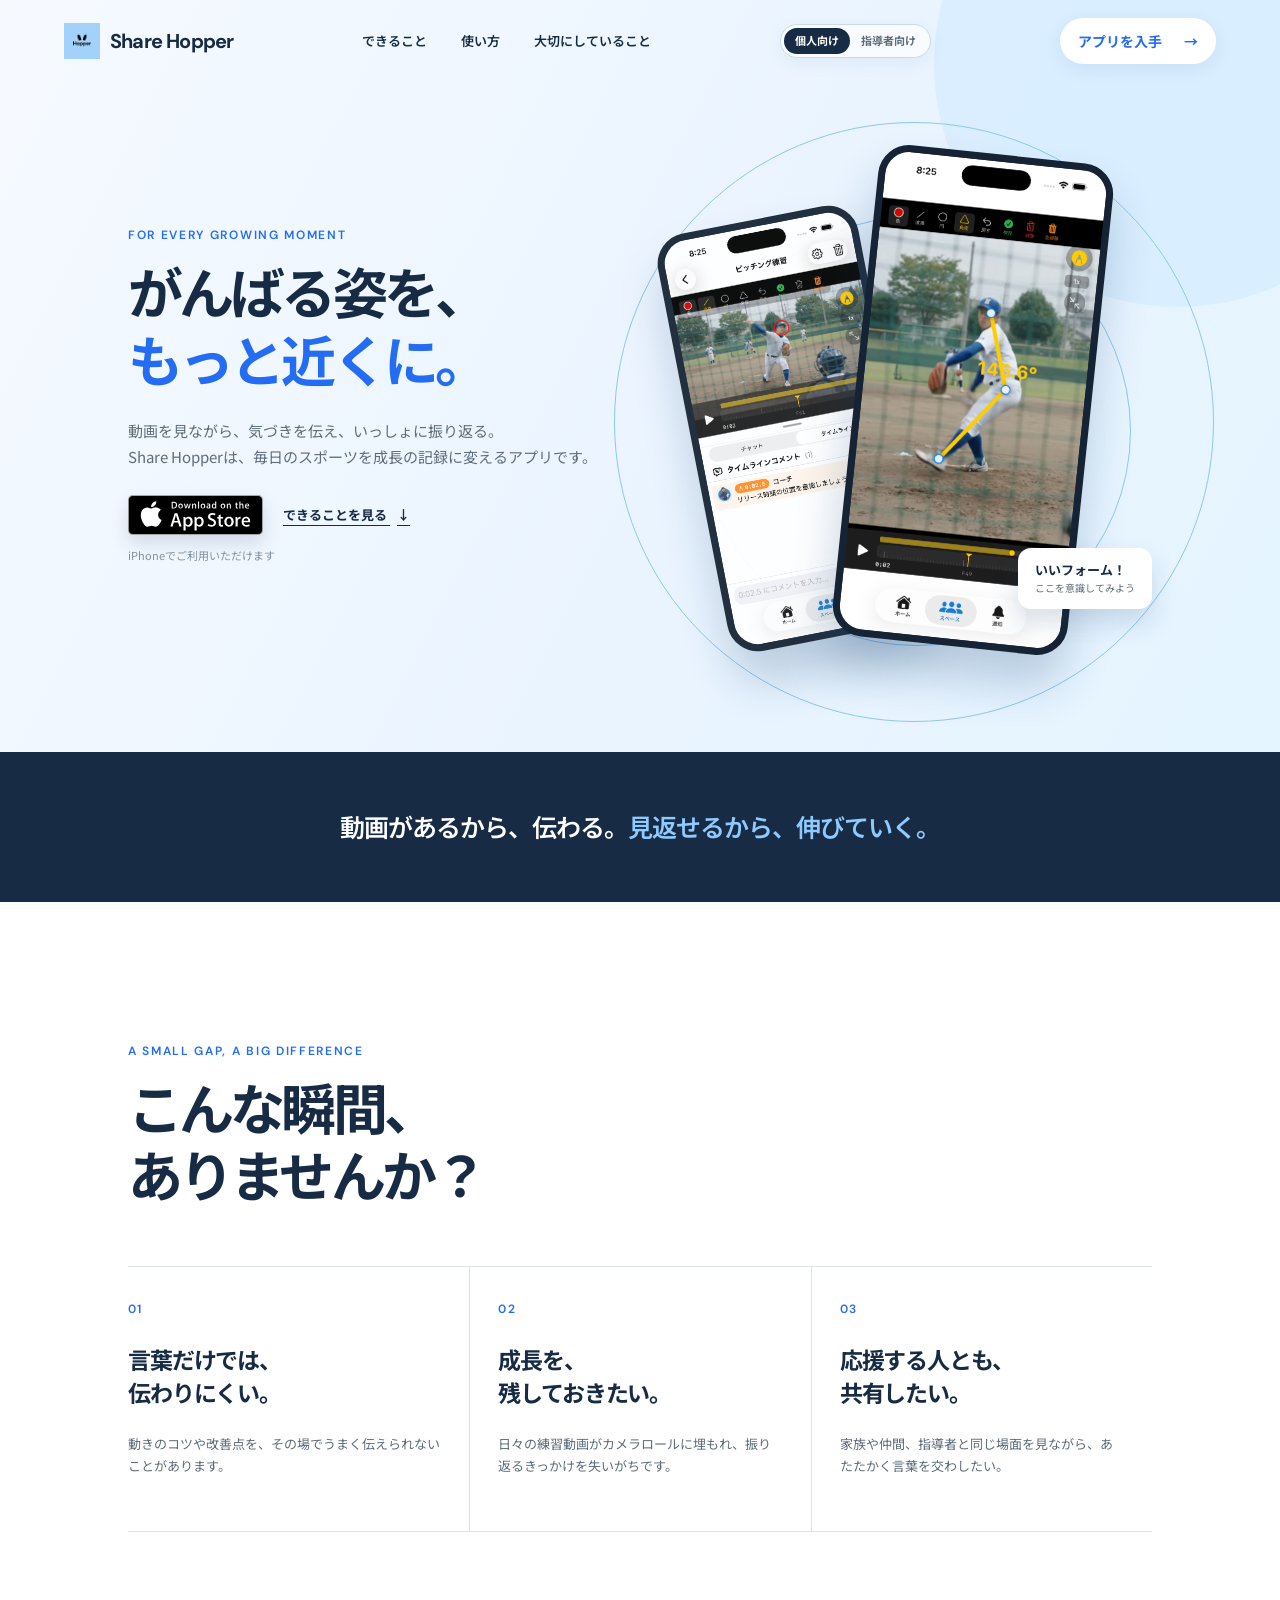
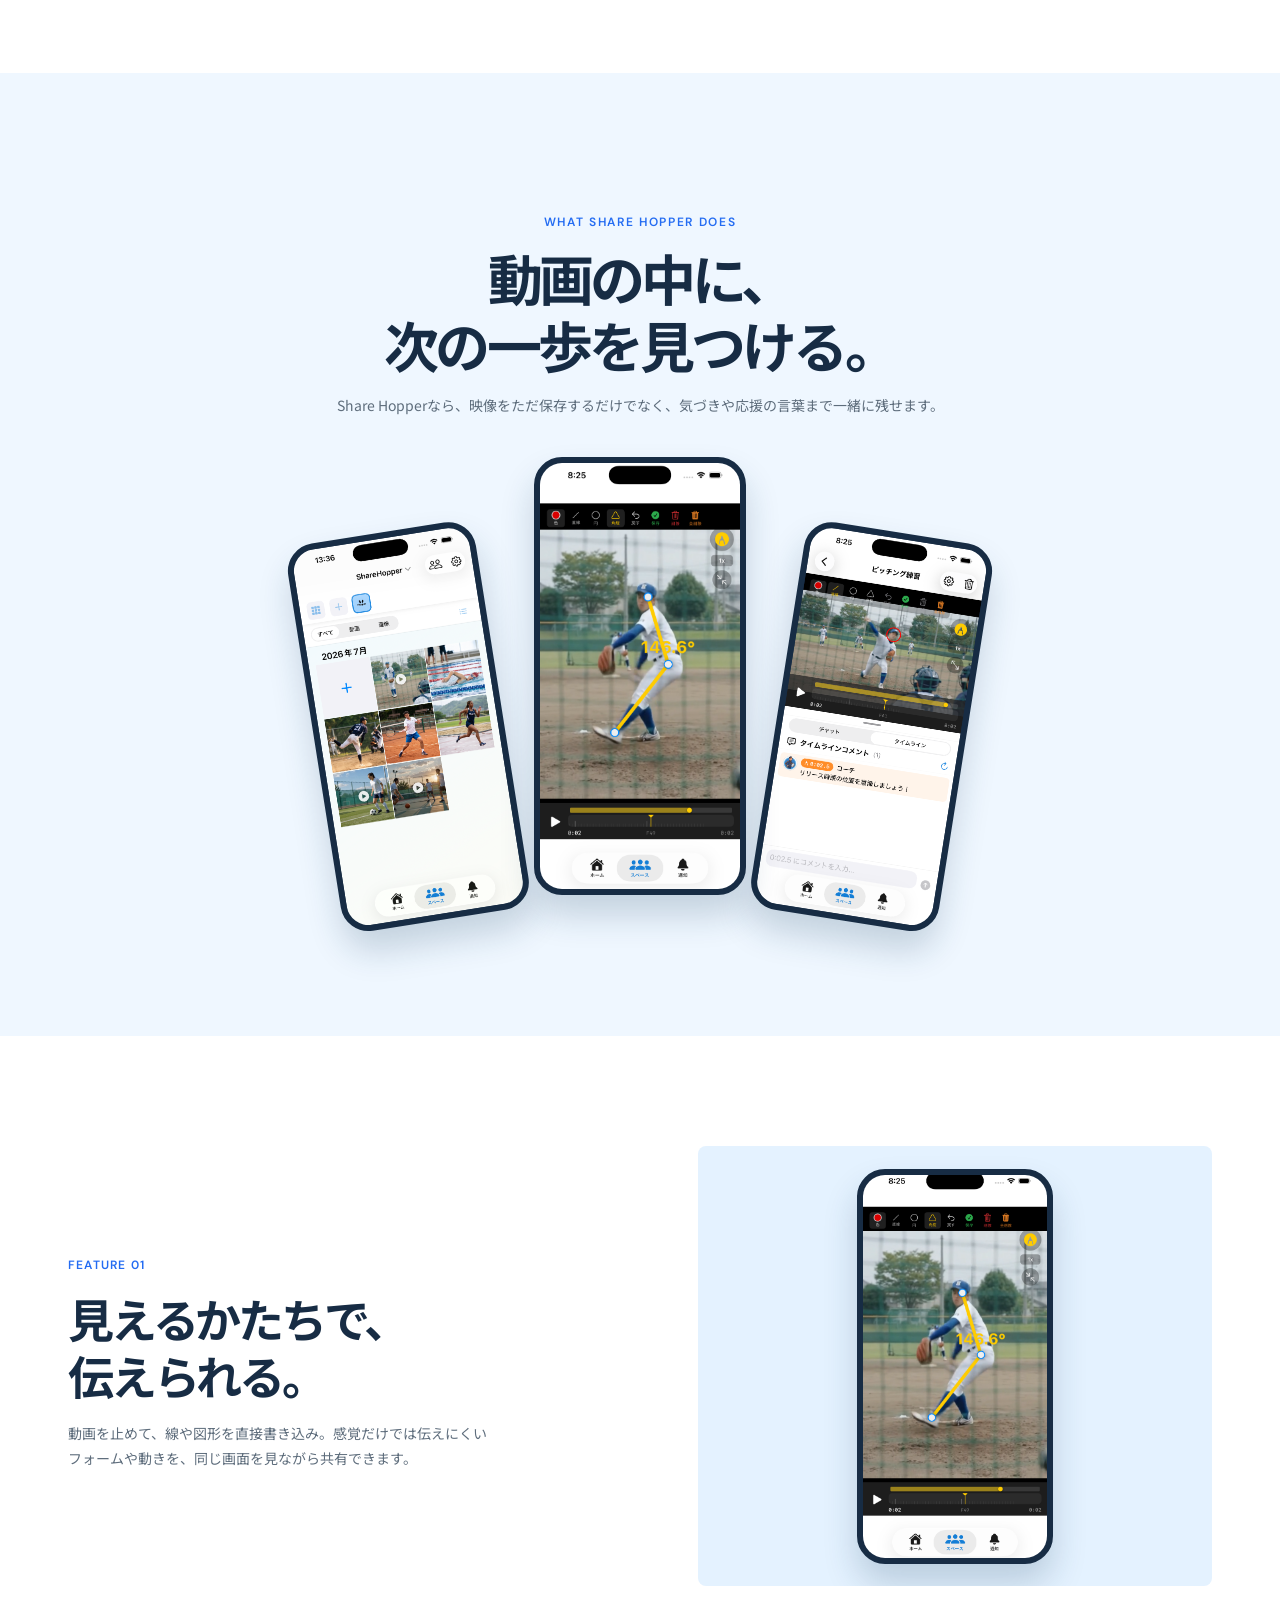
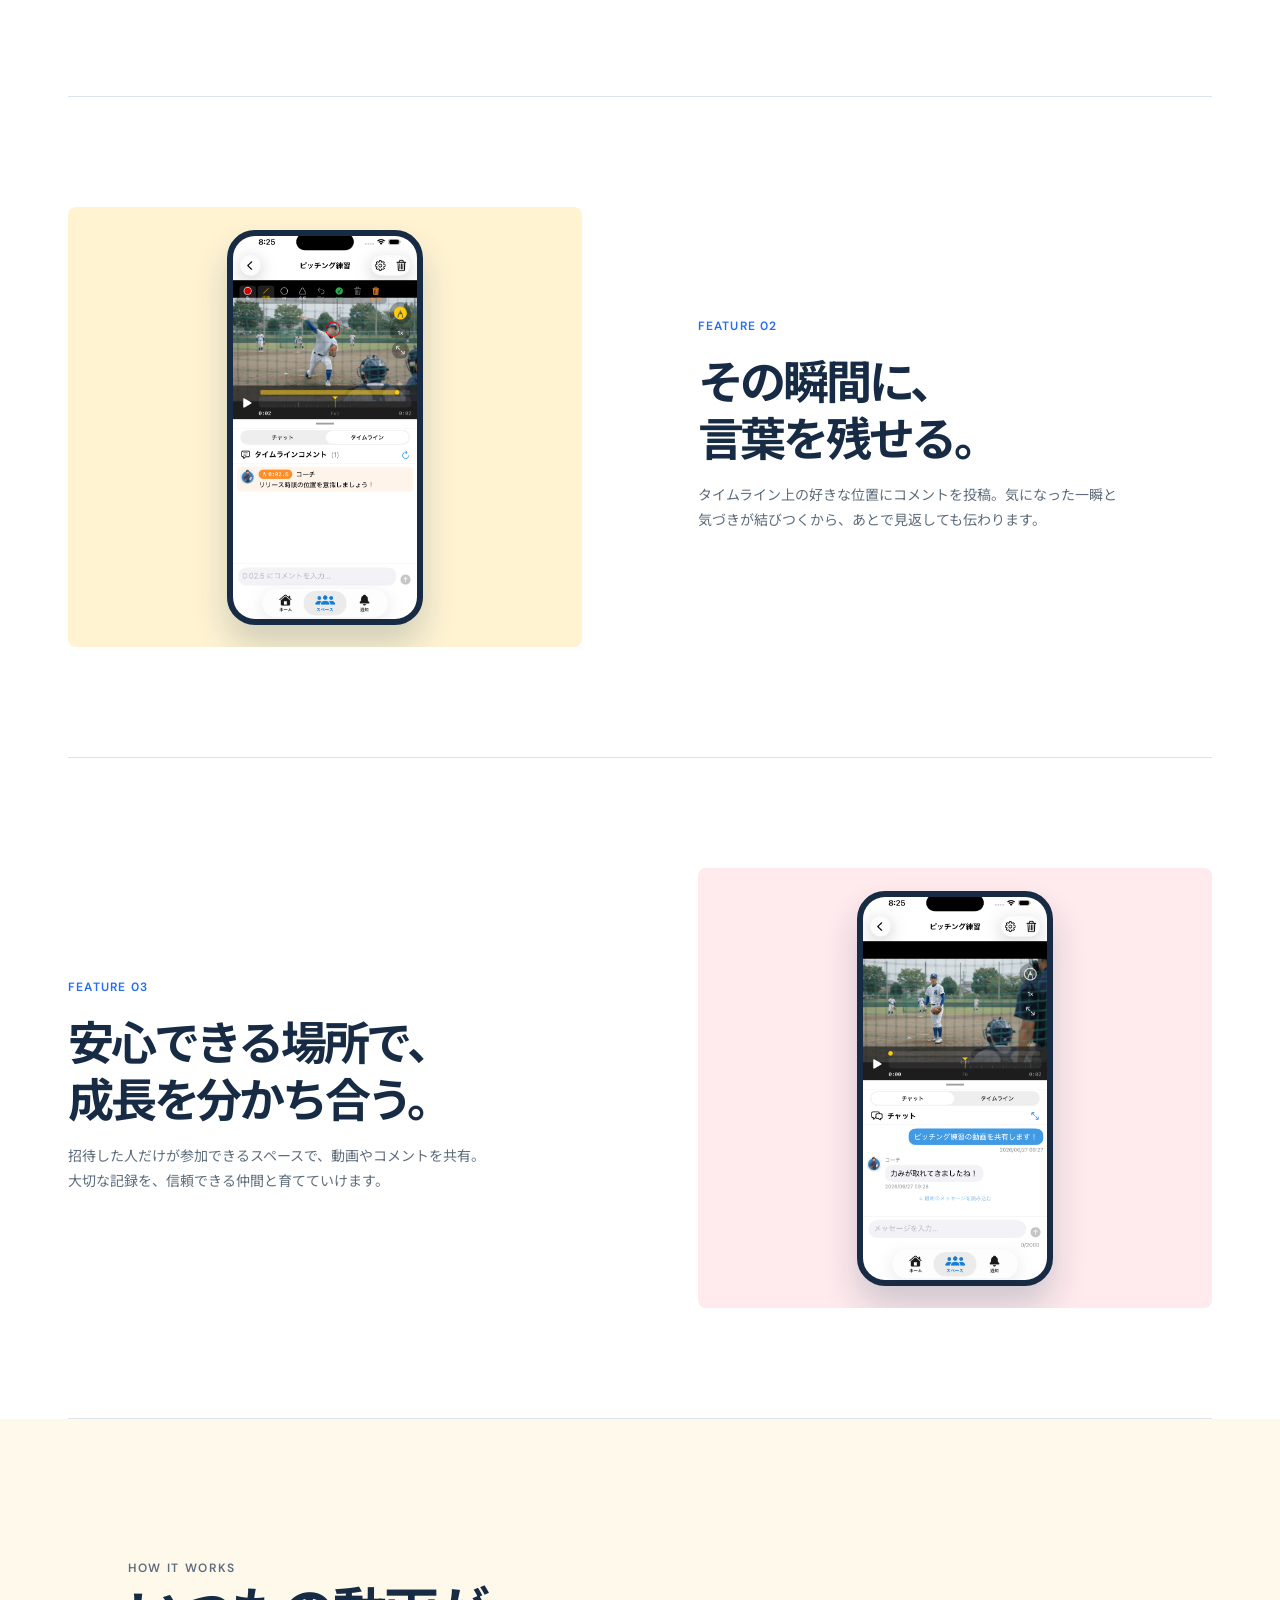
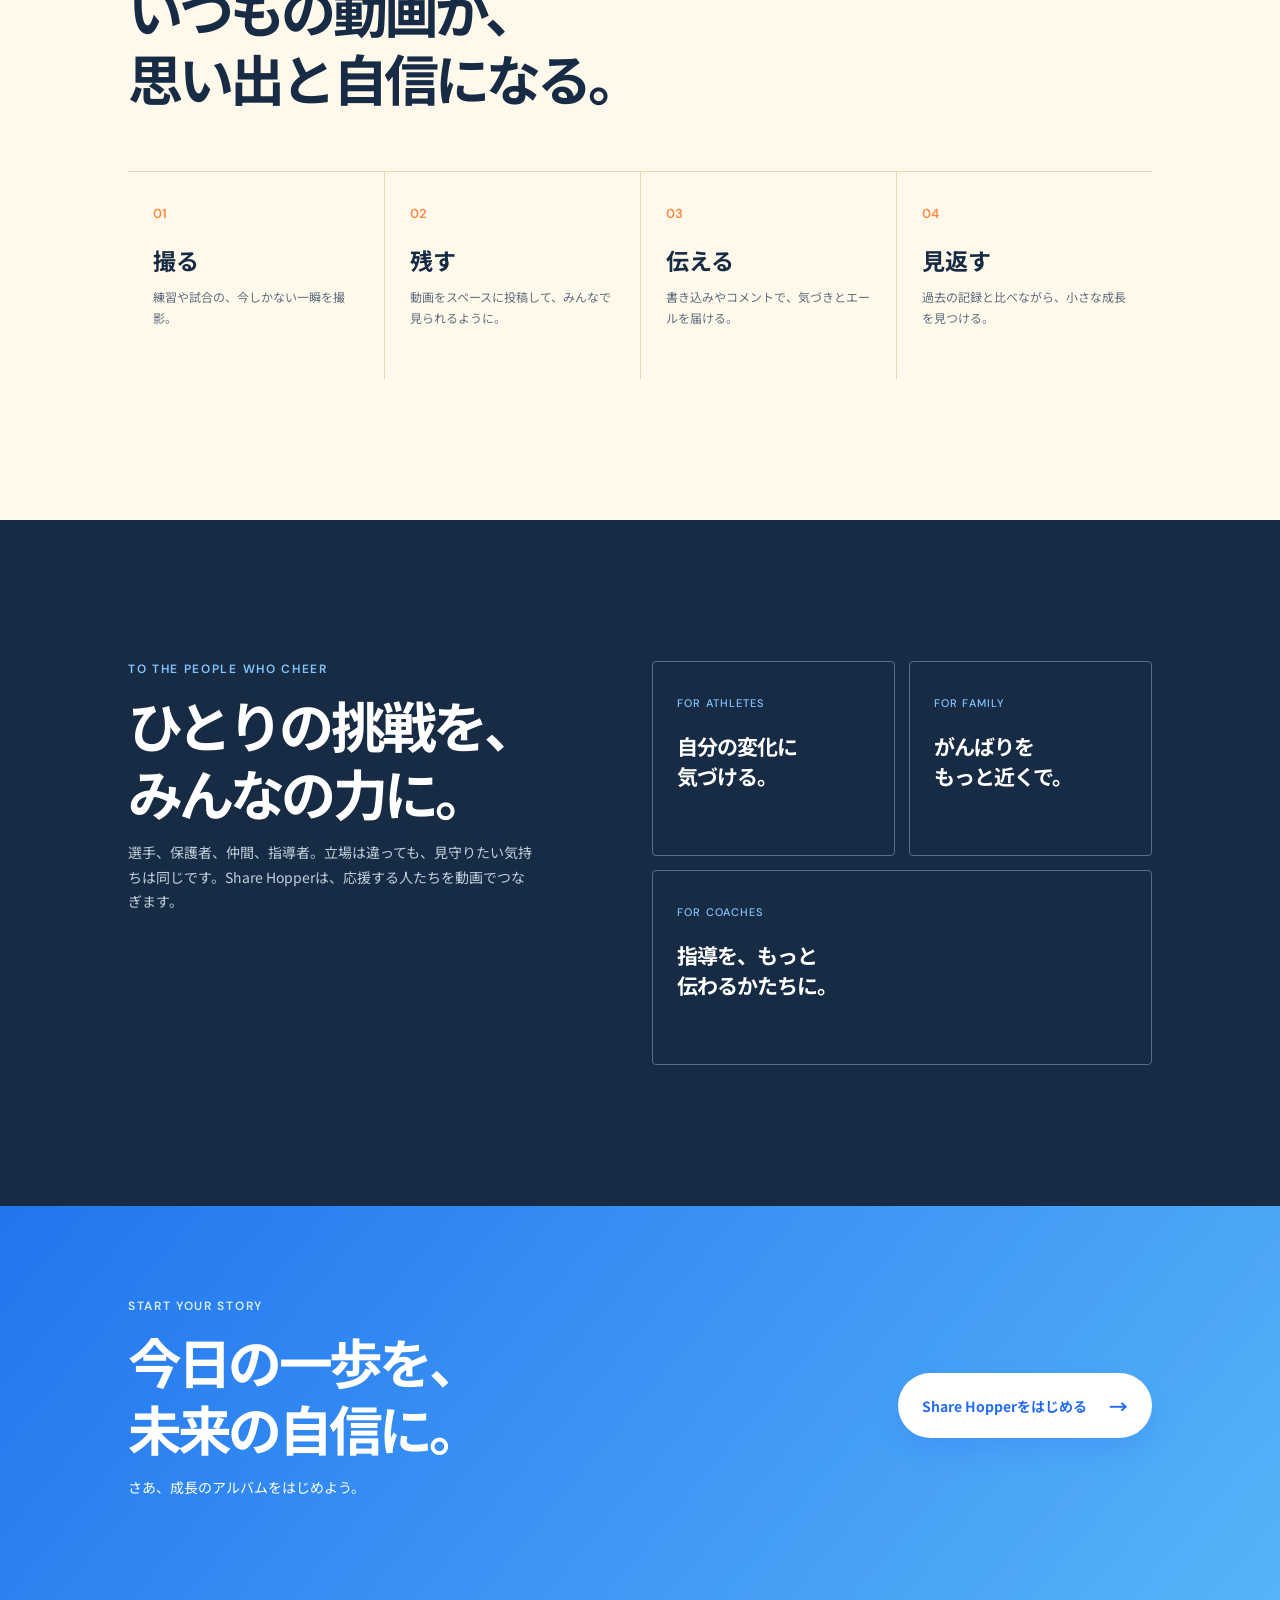
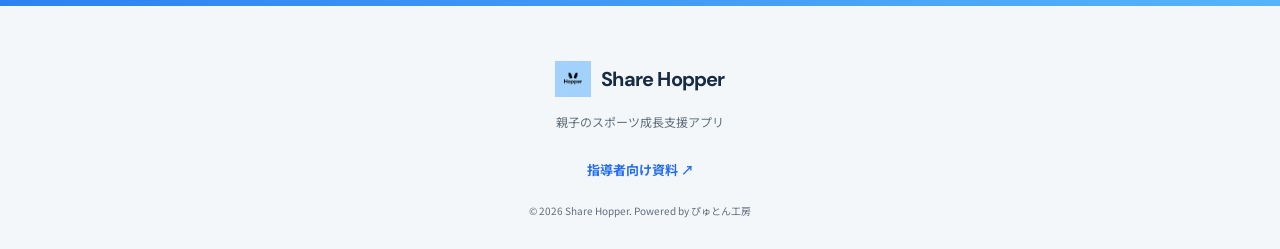
==== commit 0d98a40f: "Add audience page switcher to headers" ====
--- a/index.html
+++ b/index.html
@@ -1,6 +1,6 @@
 <!doctype html>
 <html lang="ja"><head><meta charset="utf-8"><meta name="viewport" content="width=device-width,initial-scale=1"><meta name="theme-color" content="#246cf2"><title>Share Hopper | 成長を、もっとそばで</title><meta name="description" content="スポーツ動画への書き込みとタイムラインコメントで、親子・仲間・指導者の振り返りを支えるアプリです。"><link rel="preconnect" href="https://fonts.googleapis.com"><link rel="preconnect" href="https://fonts.gstatic.com" crossorigin><link href="https://fonts.googleapis.com/css2?family=DM+Sans:wght@400;500;600;700&family=Noto+Sans+JP:wght@400;500;600;700;800&display=swap" rel="stylesheet"><link rel="stylesheet" href="styles.css"><link rel="icon" type="image/png" href="assets/logo.png"></head>
-<body><header class="site-header"><a class="brand" href="#top"><img src="assets/logo.png" alt=""><span>Share Hopper</span></a><nav class="site-nav"><a href="#features">できること</a><a href="#how-it-works">使い方</a><a href="#for-everyone">大切にしていること</a></nav><a class="header-cta" href="https://apps.apple.com/jp/app/id6762832513" target="_blank" rel="noopener">アプリを入手 <span>→</span></a></header>
+<body><style>.audience-switch{display:flex;align-items:center;padding:3px;border:1px solid #cbd9e8;border-radius:999px;background:#ffffffa8;box-shadow:0 5px 18px #24538b10}.audience-switch a{padding:6px 11px;border-radius:999px;color:#5e6d7c;font-size:11px;font-weight:700;line-height:1.25;text-decoration:none;white-space:nowrap}.audience-switch a[aria-current="page"]{background:#172c44;color:#fff}@media(max-width:760px){.header-cta{display:none}.audience-switch a{padding:6px 9px;font-size:10px}}</style><header class="site-header"><a class="brand" href="#top"><img src="assets/logo.png" alt=""><span>Share Hopper</span></a><nav class="site-nav"><a href="#features">できること</a><a href="#how-it-works">使い方</a><a href="#for-everyone">大切にしていること</a></nav><nav class="audience-switch" aria-label="ページを切り替える"><a href="index.html" aria-current="page">個人向け</a><a href="advisor-subscription-visual-guide.html">指導者向け</a></nav><a class="header-cta" href="https://apps.apple.com/jp/app/id6762832513" target="_blank" rel="noopener">アプリを入手 <span>→</span></a></header>
 <main id="top"><section class="hero"><div class="hero-copy"><p class="eyebrow">FOR EVERY GROWING MOMENT</p><h1>がんばる姿を、<br><em>もっと近くに。</em></h1><p class="hero-lead">動画を見ながら、気づきを伝え、いっしょに振り返る。<br>Share Hopperは、毎日のスポーツを成長の記録に変えるアプリです。</p><div class="hero-actions"><a class="app-store-badge" href="https://apps.apple.com/jp/app/id6762832513" target="_blank" rel="noopener" aria-label="App StoreからShare Hopperをダウンロード（新しいタブで開く）"><img src="assets/appstore-badge.svg" alt="App Storeからダウンロード"></a><a class="text-link" href="#features">できることを見る <span>↓</span></a></div><p class="hero-note">iPhoneでご利用いただけます</p></div><div class="hero-visual" aria-hidden="true"><div class="hero-orbit orbit-one"></div><div class="hero-orbit orbit-two"></div><div class="hero-card hero-card-back"><img src="assets/screenshots/screenshot_03.png" alt=""></div><div class="hero-card hero-card-main"><img src="assets/screenshots/screenshot_02.png" alt=""></div><div class="floating-message">いいフォーム！<br><small>ここを意識してみよう</small></div></div></section>
 <section class="intro-band"><p>動画があるから、伝わる。<span>見返せるから、伸びていく。</span></p></section>
 <section class="section challenges"><div class="section-heading"><p class="eyebrow">A SMALL GAP, A BIG DIFFERENCE</p><h2>こんな瞬間、<br>ありませんか？</h2></div><div class="challenge-list"><article><span class="number">01</span><h3>言葉だけでは、<br>伝わりにくい。</h3><p>動きのコツや改善点を、その場でうまく伝えられないことがあります。</p></article><article><span class="number">02</span><h3>成長を、<br>残しておきたい。</h3><p>日々の練習動画がカメラロールに埋もれ、振り返るきっかけを失いがちです。</p></article><article><span class="number">03</span><h3>応援する人とも、<br>共有したい。</h3><p>家族や仲間、指導者と同じ場面を見ながら、あたたかく言葉を交わしたい。</p></article></div></section>
